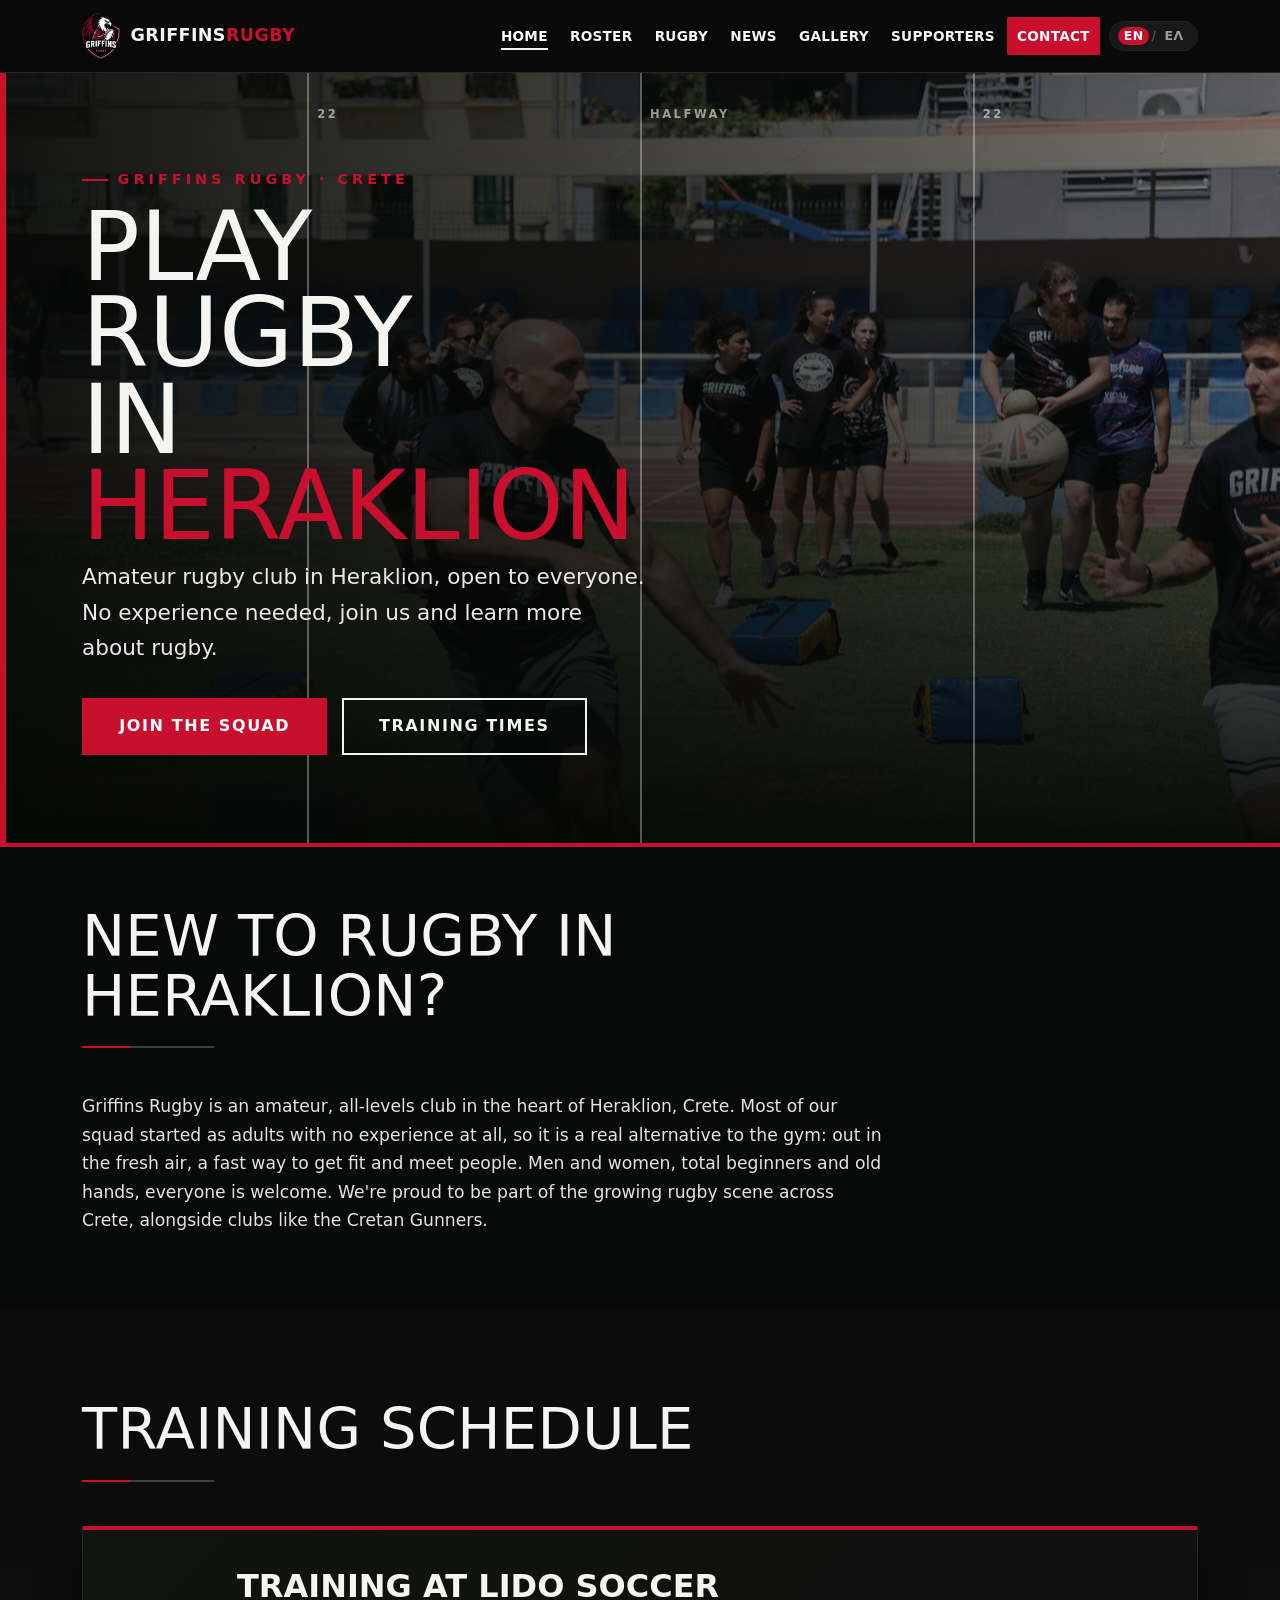
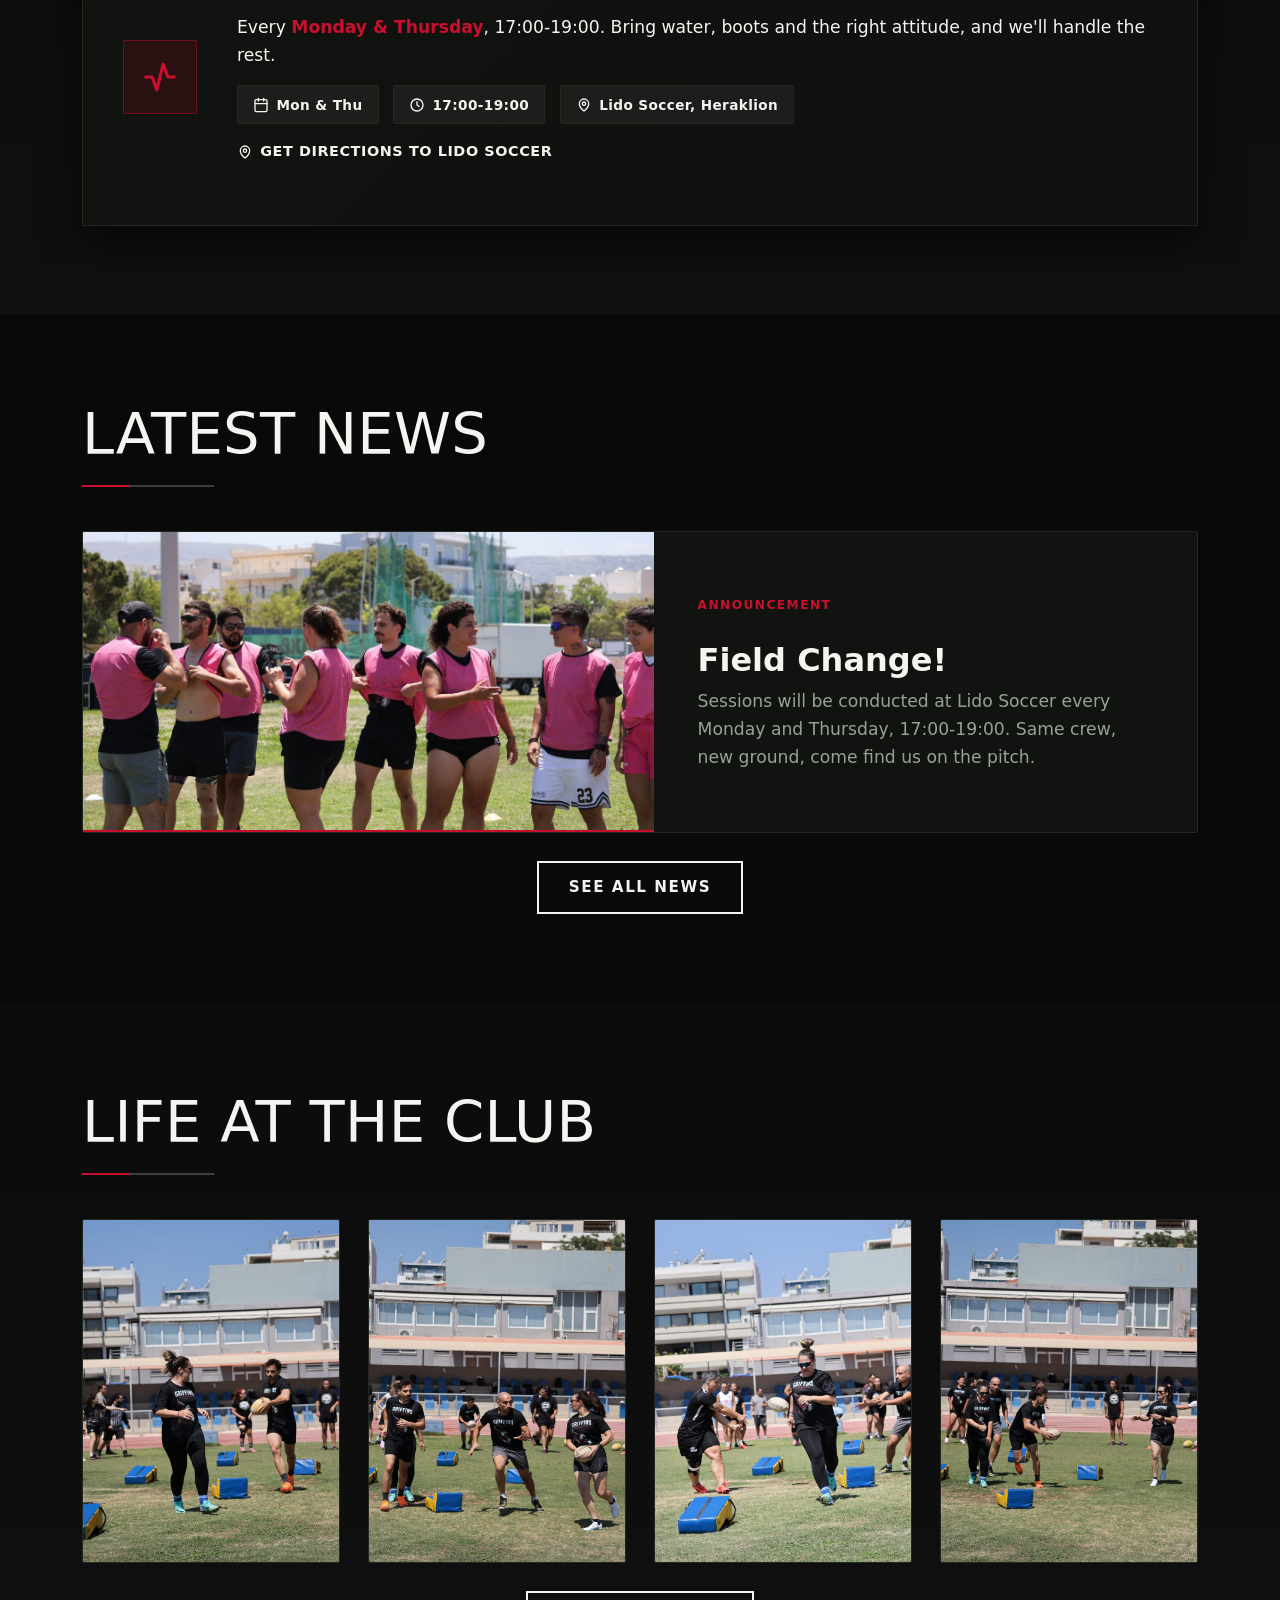
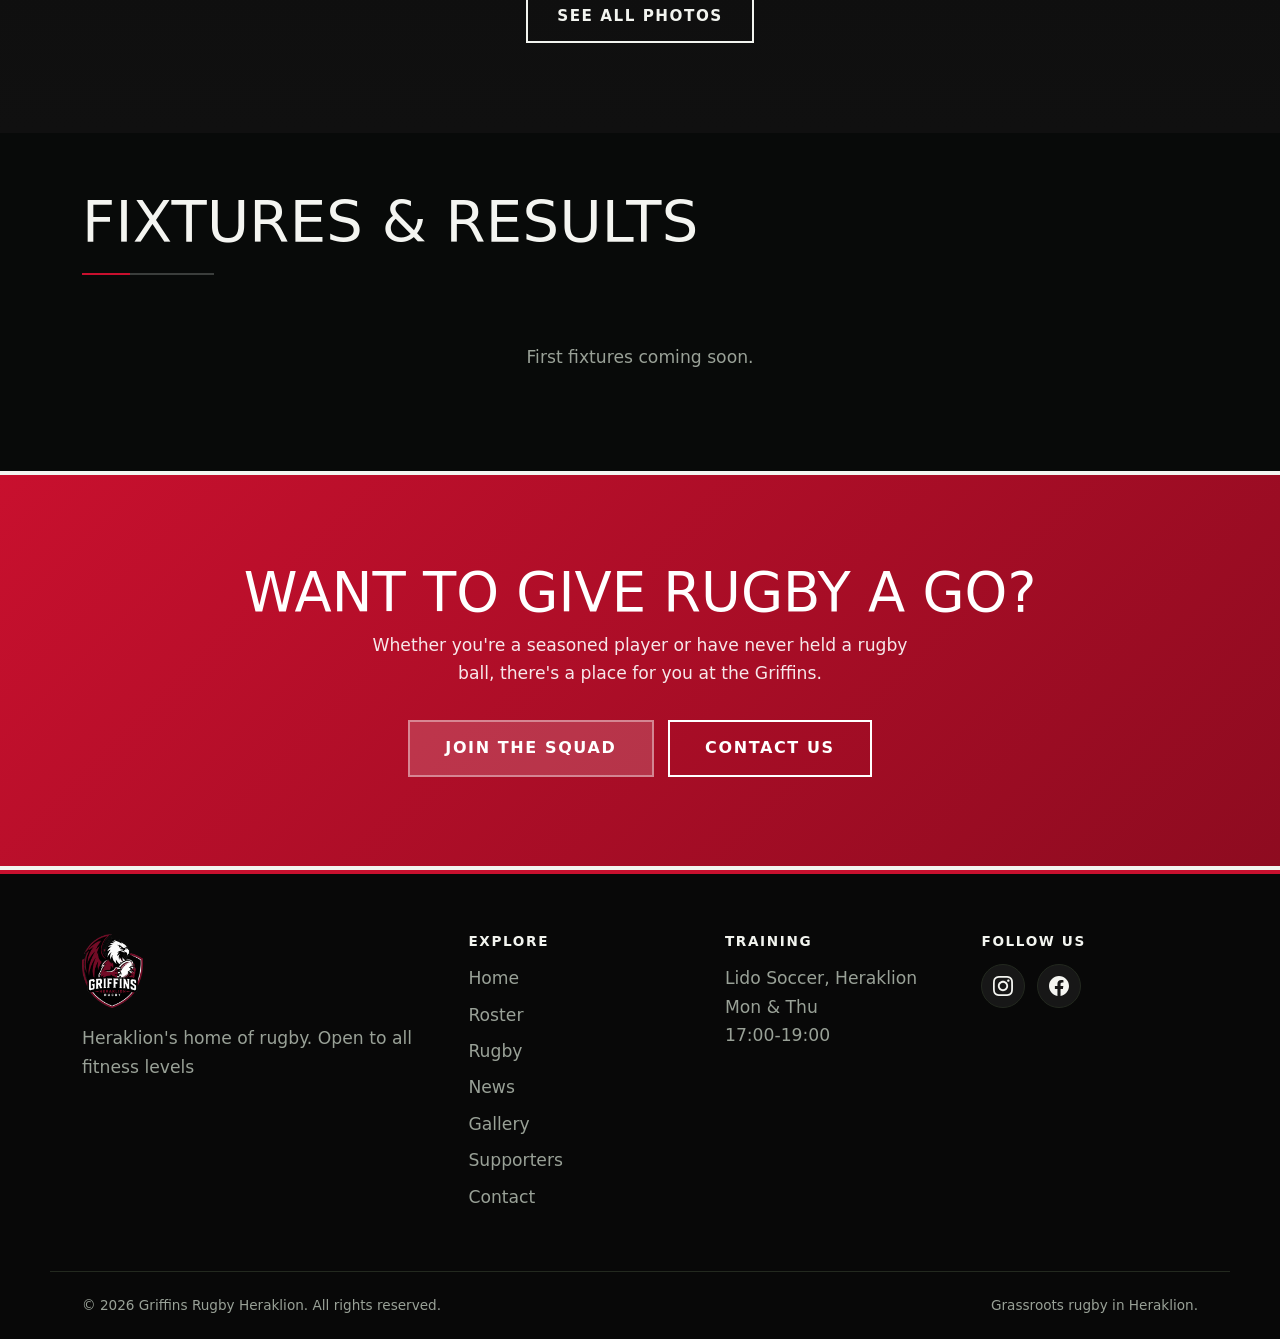
==== index.html @ f31e17b4 "Copy: friendlier grassroots tone, drop poetic kickers - Hero tagline, homepage CTA heading, and foot" ====
<!DOCTYPE html>
<html lang="en" data-lang="en">
<head>
  <meta charset="UTF-8">
  <meta http-equiv="Content-Security-Policy" content="default-src 'self'; base-uri 'self'; object-src 'none'; img-src 'self' data:; font-src 'self' https://fonts.gstatic.com; style-src 'self' 'unsafe-inline' https://fonts.googleapis.com; script-src 'self' 'sha256-ucwOXZMJJC+blvWwjKxGPltHiUb5GKq7xsNi0KFqbQ4=' 'sha256-P0dMqJJkQjWywfI69qr9PB+QqtKpPIZlC3PXYBP0T94='; frame-src https://docs.google.com; connect-src 'self'; form-action 'self'; upgrade-insecure-requests">
  <meta name="viewport" content="width=device-width, initial-scale=1.0">
  <meta name="theme-color" content="#080A09">
  <!-- Set the saved/preferred language before render to avoid a flash -->
  <script>(function(){try{var l=localStorage.getItem('griffins-lang');if(!l){l=(navigator.language||'en').toLowerCase().indexOf('el')===0?'el':'en';}document.documentElement.setAttribute('data-lang',l);document.documentElement.setAttribute('lang',l);}catch(e){document.documentElement.setAttribute('data-lang','en');}})();</script>
  <title>Griffins Rugby Heraklion | Play Rugby in Crete, All Levels Welcome</title>
  <meta name="description" content="Play rugby in Heraklion, Crete. Griffins Rugby is an amateur, all-levels club, no experience needed and adults welcome. Train at Lido Soccer, Mon & Thu. Ράγκμπι στο Ηράκλειο για αρχάριους, όλα τα επίπεδα ευπρόσδεκτα.">
  <meta name="keywords" content="rugby Heraklion, rugby Crete, Griffins Rugby, play rugby Heraklion, beginner rugby, amateur rugby club, ράγκμπι Ηράκλειο, ράγκμπι Κρήτη">
  <link rel="canonical" href="https://griffinsrugby.gr/">
  <link rel="icon" type="image/png" href="images/favicon.png">
  <link rel="apple-touch-icon" href="images/apple-touch-icon.png">

  <!-- Open Graph / social sharing -->
  <meta property="og:type" content="website">
  <meta property="og:site_name" content="Griffins Rugby Heraklion">
  <meta property="og:title" content="Griffins Rugby Heraklion">
  <meta property="og:description" content="Heraklion's home of rugby. Training at Lido Soccer every Monday & Thursday, 17:00-19:00. Open to all fitness levels.">
  <meta property="og:url" content="https://griffinsrugby.gr/">
  <meta property="og:image" content="https://griffinsrugby.gr/images/og-image.jpg">
  <meta property="og:image:width" content="1200">
  <meta property="og:image:height" content="630">
  <meta property="og:image:alt" content="Griffins Rugby players training in Heraklion">
  <meta name="twitter:card" content="summary_large_image">
  <meta name="twitter:title" content="Griffins Rugby Heraklion">
  <meta name="twitter:description" content="Heraklion's home of rugby. Training every Monday & Thursday at Lido Soccer. Open to all fitness levels.">
  <meta name="twitter:image" content="https://griffinsrugby.gr/images/og-image.jpg">

  <link rel="preconnect" href="https://fonts.googleapis.com">
  <link rel="preconnect" href="https://fonts.gstatic.com" crossorigin>
  <link href="https://fonts.googleapis.com/css2?family=Anton&family=Saira+Condensed:wght@500;600;700&family=IBM+Plex+Sans:wght@400;500;600;700&family=Roboto+Condensed:wght@400;700;900&display=swap" rel="stylesheet">
  <link rel="stylesheet" href="style.css?v=20260712a">

  <!-- Bilingual locale hints + preload the hero image (LCP) -->
  <meta property="og:locale" content="el_GR">
  <meta property="og:locale:alternate" content="en_US">
  <link rel="preload" as="image" href="images/img_8894.jpg" fetchpriority="high">

  <!-- Structured data: tells search engines this is a rugby club in Heraklion, Crete -->
  <script type="application/ld+json">
  {
    "@context": "https://schema.org",
    "@type": "SportsClub",
    "name": "Griffins Rugby Heraklion",
    "alternateName": ["Griffins Rugby", "Griffins Heraklion Rugby", "Ράγκμπι Ηράκλειο"],
    "sport": "Rugby",
    "url": "https://griffinsrugby.gr/",
    "logo": "https://griffinsrugby.gr/images/logo.png",
    "image": "https://griffinsrugby.gr/images/og-image.jpg",
    "description": "Rugby club based in Heraklion, Crete, Greece. Training at Lido Soccer every Monday and Thursday, 17:00-19:00. Open to all levels.",
    "address": {
      "@type": "PostalAddress",
      "addressLocality": "Heraklion",
      "addressRegion": "Crete",
      "addressCountry": "GR"
    },
    "areaServed": "Heraklion, Crete, Greece",
    "slogan": "Heraklion's home of rugby. All levels welcome, no experience needed.",
    "keywords": "rugby Heraklion, play rugby in Crete, beginner rugby, amateur rugby club, adult team sport, rugby training Heraklion, join a rugby club near me",
    "knowsAbout": ["Rugby Union", "Rugby training", "Amateur rugby", "Team sport for beginners", "Adult recreational sport"],
    "memberOf": { "@type": "SportsOrganization", "name": "Cretan rugby community" },
    "sameAs": [
      "https://www.instagram.com/griffins_heraklion_rugby/",
      "https://www.facebook.com/heraklion.rugby/"
    ]
  }
  </script>
</head>
<body data-page="/">

  <a class="skip-link" href="#main"><span data-lang-en>Skip to content</span><span data-lang-el>Μετάβαση στο περιεχόμενο</span></a>

  <!-- Header is injected from partials.js (single source). No-JS gets the fallback nav below. -->
  <div id="site-header-mount">
    <noscript>
      <header class="site-header">
        <nav class="nav container" aria-label="Primary">
          <a class="brand" href="/"><span class="brand-text">Griffins<strong>Rugby</strong></span></a>
          <ul class="nav-menu">
            <li><a href="/"><span data-lang-en>Home</span><span data-lang-el>Αρχική</span></a></li>
            <li><a href="/roster"><span data-lang-en>Roster</span><span data-lang-el>Ομάδα</span></a></li>
            <li><a href="/rugby"><span data-lang-en>Rugby</span><span data-lang-el>Το Ράγκμπι</span></a></li>
            <li><a href="/news"><span data-lang-en>News</span><span data-lang-el>Νέα</span></a></li>
            <li><a href="/gallery"><span data-lang-en>Gallery</span><span data-lang-el>Φωτογραφίες</span></a></li>
            <li><a href="/supporters"><span data-lang-en>Supporters</span><span data-lang-el>Υποστηρικτές</span></a></li>
            <li><a href="/contact" class="nav-cta"><span data-lang-en>Contact</span><span data-lang-el>Επικοινωνία</span></a></li>
          </ul>
        </nav>
      </header>
    </noscript>
  </div>

  <main class="page-main" id="main">

    <!-- ===================== HERO ===================== -->
    <!-- Single-column hero: eyebrow, Anton headline, lead, CTAs over a floodlit action shot. -->
    <section class="hero">
      <div class="hero-pitch" aria-hidden="true">
        <span class="pitch-line pitch-line--22 is-left"><i>22</i></span>
        <span class="pitch-line pitch-line--halfway"><i>HALFWAY</i></span>
        <span class="pitch-line pitch-line--22 is-right"><i>22</i></span>
      </div>
      <div class="container hero-inner">
        <div class="hero-lead-col">
          <p class="eyebrow eyebrow--hero"><span data-lang-en>Griffins Rugby · Crete</span><span data-lang-el>Griffins Rugby · Κρήτη</span></p>
          <h1>
            <span data-lang-en>Play rugby<br>in <span class="stroke">Heraklion</span></span>
            <span data-lang-el>Παίξε ράγκμπι<br>στο <span class="stroke">Ηράκλειο</span></span>
          </h1>
          <p class="lead">
            <span data-lang-en>Amateur rugby club in Heraklion, open to everyone. No experience needed, join us and learn more about rugby.</span>
            <span data-lang-el>Ερασιτεχνική ομάδα ράγκμπι στο Ηράκλειο, ανοιχτή σε όλους. Δεν χρειάζεται εμπειρία, έλα μαζί μας να γνωρίσεις το ράγκμπι.</span>
          </p>
          <div class="hero-actions">
            <a class="btn btn-primary btn-lg" href="https://docs.google.com/forms/d/e/1FAIpQLScpyUcZMkD7INLIcd80IRTE0Co-L3POAtTiTUV5bxaY_0U0DQ/viewform?usp=send_form" target="_blank" rel="noopener noreferrer"><span data-lang-en>Join the squad</span><span data-lang-el>Έλα στην ομάδα</span></a>
            <a class="btn btn-outline btn-lg" href="#training"><span data-lang-en>Training times</span><span data-lang-el>Ώρες προπόνησης</span></a>
          </div>
        </div>
      </div>
    </section>

    <!-- ===================== NEW TO RUGBY (intro) ===================== -->
    <section class="section section--tight">
      <div class="container">
        <div class="section-head">
          <h2 class="section-title"><span data-lang-en>New to Rugby in Heraklion?</span><span data-lang-el>Καινούριος στο Ράγκμπι στο Ηράκλειο;</span></h2>
          <div class="title-rule"></div>
        </div>
        <article class="article">
          <p><span data-lang-en>Griffins Rugby is an amateur, all-levels club in the heart of Heraklion, Crete. Most of our squad started as adults with no experience at all, so it is a real alternative to the gym: out in the fresh air, a fast way to get fit and meet people. Men and women, total beginners and old hands, everyone is welcome. We're proud to be part of the growing rugby scene across Crete, alongside clubs like the Cretan Gunners.</span><span data-lang-el>Οι Griffins είναι ένας ερασιτεχνικός σύλλογος ράγκμπι για όλα τα επίπεδα, στην καρδιά του Ηρακλείου, στην Κρήτη. Οι περισσότεροι ξεκινήσαμε ως ενήλικες χωρίς καμία εμπειρία, μια πραγματική εναλλακτική στο γυμναστήριο: στον καθαρό αέρα, ένας γρήγορος τρόπος να γυμναστείς και να γνωρίσεις κόσμο. Άντρες και γυναίκες, εντελώς αρχάριοι και έμπειροι, όλοι είναι ευπρόσδεκτοι. Είμαστε περήφανοι που είμαστε κομμάτι του ράγκμπι που μεγαλώνει σε όλη την Κρήτη, μαζί με ομάδες όπως οι Cretan Gunners.</span></p>
        </article>
      </div>
    </section>

    <!-- ===================== TRAINING ===================== -->
    <section id="training" class="section section--alt">
      <div class="container">
        <div class="section-head">
          <h2 class="section-title"><span data-lang-en>Training Schedule</span><span data-lang-el>Πρόγραμμα Προπονήσεων</span></h2>
          <div class="title-rule"></div>
        </div>

        <div class="training-card">
          <div class="training-icon">
            <svg viewBox="0 0 24 24" fill="none" stroke="currentColor" stroke-width="2" stroke-linecap="round" stroke-linejoin="round" aria-hidden="true"><path d="M3 12h4l3 8 4-16 3 8h4"/></svg>
          </div>
          <div>
            <h3><span data-lang-en>Training at <span class="js-venue">Lido Soccer</span></span><span data-lang-el>Προπόνηση στο <span class="js-venue">Lido Soccer</span></span></h3>
            <p>
              <span data-lang-en>Every <strong class="text-accent js-daysLong">Monday &amp; Thursday</strong>, <span class="js-time">17:00-19:00</span>. Bring water, boots and the right attitude, and we'll handle the rest.</span>
              <span data-lang-el>Κάθε <strong class="text-accent js-daysLong">Δευτέρα &amp; Πέμπτη</strong>, <span class="js-time">17:00-19:00</span>. Φέρε νερό, παπούτσια και διάθεση, και τα υπόλοιπα τα αναλαμβάνουμε εμείς.</span>
            </p>
            <div class="training-meta">
              <span class="training-pill">
                <svg viewBox="0 0 24 24" width="16" height="16" fill="none" stroke="currentColor" stroke-width="2" stroke-linecap="round" stroke-linejoin="round" aria-hidden="true"><rect x="3" y="4" width="18" height="18" rx="2"/><path d="M16 2v4M8 2v4M3 10h18"/></svg>
                <strong><span data-lang-en class="js-daysShort">Mon &amp; Thu</span><span data-lang-el class="js-daysShort">Δευτ &amp; Πέμ</span></strong>
              </span>
              <span class="training-pill">
                <svg viewBox="0 0 24 24" width="16" height="16" fill="none" stroke="currentColor" stroke-width="2" stroke-linecap="round" stroke-linejoin="round" aria-hidden="true"><circle cx="12" cy="12" r="9"/><path d="M12 7v5l3 2"/></svg>
                <strong class="js-time">17:00-19:00</strong>
              </span>
              <span class="training-pill">
                <svg viewBox="0 0 24 24" width="16" height="16" fill="none" stroke="currentColor" stroke-width="2" stroke-linecap="round" stroke-linejoin="round" aria-hidden="true"><path d="M12 21s7-5.5 7-11a7 7 0 1 0-14 0c0 5.5 7 11 7 11Z"/><circle cx="12" cy="10" r="2.5"/></svg>
                <span data-lang-en><span class="js-venue">Lido Soccer</span>, <span class="js-area">Heraklion</span></span><span data-lang-el><span class="js-venue">Lido Soccer</span>, <span class="js-area">Ηράκλειο</span></span>
              </span>
            </div>
            <p class="training-directions">
              <a class="map-link js-maps" href="https://maps.app.goo.gl/PoLZoSypu89XtTer9" target="_blank" rel="noopener noreferrer">
                <svg viewBox="0 0 24 24" width="16" height="16" fill="none" stroke="currentColor" stroke-width="2" stroke-linecap="round" stroke-linejoin="round" aria-hidden="true"><path d="M12 21s7-5.5 7-11a7 7 0 1 0-14 0c0 5.5 7 11 7 11Z"/><circle cx="12" cy="10" r="2.5"/></svg>
                <span data-lang-en>Get directions to <span class="js-venue">Lido Soccer</span></span><span data-lang-el>Οδηγίες προς το <span class="js-venue">Lido Soccer</span></span>
              </a>
            </p>
          </div>
        </div>
      </div>
    </section>

    <!-- ===================== LATEST NEWS ===================== -->
    <section class="section">
      <div class="container">
        <div class="section-head">
          <h2 class="section-title"><span data-lang-en>Latest News</span><span data-lang-el>Τελευταία Νέα</span></h2>
          <div class="title-rule"></div>
        </div>

        <!-- Latest item is injected by render-news.js (the first item in data/news.json). -->
        <div class="card-grid" id="home-news"></div>
        <div style="text-align:center;margin-top:1.75rem;">
          <a class="btn btn-outline" href="/news"><span data-lang-en>See all news</span><span data-lang-el>Όλα τα νέα</span></a>
        </div>
      </div>
    </section>

    <!-- ===================== GALLERY ===================== -->
    <section class="section section--alt">
      <div class="container">
        <div class="section-head">
          <h2 class="section-title"><span data-lang-en>Life at the Club</span><span data-lang-el>Η Ζωή στον Σύλλογο</span></h2>
          <div class="title-rule"></div>
        </div>
        <!-- Home shows the first 4 photos (data-limit); the rest live on gallery.html. -->
        <div class="gallery-grid" id="gallery-grid" data-limit="4"></div>
        <div style="text-align:center;margin-top:1.75rem;">
          <a class="btn btn-outline" href="/gallery"><span data-lang-en>See all photos</span><span data-lang-el>Όλες οι φωτογραφίες</span></a>
        </div>
      </div>
    </section>

    <!-- ===================== FIXTURES & RESULTS ===================== -->
    <section class="section section--tight">
      <div class="container">
        <div class="section-head">
          <h2 class="section-title"><span data-lang-en>Fixtures &amp; Results</span><span data-lang-el>Αγώνες &amp; Αποτελέσματα</span></h2>
          <div class="title-rule"></div>
        </div>
        <!-- Match cards are injected by render-fixtures.js from data/fixtures.json. -->
        <div class="fixtures-grid" id="fixtures-grid"></div>
      </div>
    </section>

    <!-- ===================== CTA BAND ===================== -->
    <section class="section cta-band">
      <div class="container">
        <h2><span data-lang-en>Want to give rugby a go?</span><span data-lang-el>Θες να δοκιμάσεις ράγκμπι;</span></h2>
        <p><span data-lang-en>Whether you're a seasoned player or have never held a rugby ball, there's a place for you at the Griffins.</span><span data-lang-el>Είτε είσαι έμπειρος παίκτης είτε δεν έχεις κρατήσει ποτέ μπάλα του ράγκμπι, υπάρχει θέση για σένα στους Griffins.</span></p>
        <div class="cta-actions">
          <a class="btn btn-ghost btn-lg" href="https://docs.google.com/forms/d/e/1FAIpQLScpyUcZMkD7INLIcd80IRTE0Co-L3POAtTiTUV5bxaY_0U0DQ/viewform?usp=send_form" target="_blank" rel="noopener noreferrer"><span data-lang-en>Join the squad</span><span data-lang-el>Έλα στην ομάδα</span></a>
          <a class="btn btn-outline btn-lg" href="/contact"><span data-lang-en>Contact us</span><span data-lang-el>Επικοινώνησε μαζί μας</span></a>
        </div>
      </div>
    </section>

  </main>

  <!-- Footer is injected from partials.js (single source). -->
  <div id="site-footer-mount"></div>

  <script src="partials.js?v=20260712a" defer></script>
  <script src="render-news.js" defer></script>
  <script src="render-gallery.js" defer></script>
  <script src="render-fixtures.js" defer></script>
  <script src="enhance.js" defer></script>
  <script src="render-settings.js" defer></script>
  <script src="lang.js" defer></script>
</body>
</html>
---- style.css ----
/* =====================================================================
   GRIFFINS RUGBY — Heraklion
   Unified stylesheet for the whole site.
   Theme: "The Pitch" — floodlit black & crimson, chalk-white lines (raw/athletic)
   Fonts: Anton (display) + Saira Condensed (utility) + IBM Plex Sans (body)
   ===================================================================== */

/* ---------- Design tokens ---------- */
:root {
  --bg:          #080A09;  /* page ground (floodlit pitch at night) */
  --bg-elev:     #10130F;  /* cards / elevated panels      */
  --bg-elev-2:   #181C16;  /* hover / nested panels        */
  --primary:     #C8102E;  /* crimson (sacred team mark)   */
  --primary-dark:#8E0B20;  /* crimson pressed              */
  --accent:      #F2F4EF;  /* chalk (the new line accent, replaces gold) */
  --grass:       #1C2A1E;  /* faint pitch-marking green     */
  --text:        #F4F5F1;  /* main text                    */
  --muted:       #99A197;  /* secondary text (cold grey)   */
  --border:      #23291F;  /* hairline borders (cold)      */

  --maxw: 1180px;
  --radius: 2px;
  --gap: clamp(1rem, 2.5vw, 1.75rem);
  --header-h: 72px;

  /* Anton = brutal condensed display, used with restraint on the biggest hits.
     Saira Condensed = scoreboard/teamsheet utility. IBM Plex Sans = body. */
  --ff-display: "Anton", "Saira Condensed", system-ui, sans-serif;
  --ff-head:    "Saira Condensed", system-ui, sans-serif;
  --ff-body:    "IBM Plex Sans", system-ui, sans-serif;

  --shadow: 0 18px 40px rgba(0,0,0,.55);
  --ease: cubic-bezier(.2,.7,.3,1);
  --ease-out: cubic-bezier(.23,1,.32,1); /* strong ease-out for snappy UI feedback */
}

/* ---------- Reset & base ---------- */
*, *::before, *::after { box-sizing: border-box; }

html {
  scroll-behavior: smooth;
  scroll-padding-top: calc(var(--header-h) + 12px);
  -webkit-text-size-adjust: 100%;
}

body {
  margin: 0;
  font-family: var(--ff-body);
  color: var(--text);
  background: var(--bg);
  line-height: 1.65;
  font-size: clamp(1rem, 0.96rem + 0.2vw, 1.075rem);
  overflow-x: hidden;
}

h1, h2, h3, h4 {
  font-family: var(--ff-head);
  font-weight: 700;
  line-height: 1.04;
  margin: 0 0 .6rem;
  letter-spacing: 0;
}

p { margin: 0 0 1rem; }
a { color: var(--primary); text-decoration: none; transition: color .2s var(--ease); }
a:hover { color: var(--accent); }
img { max-width: 100%; display: block; }
ul { margin: 0; padding: 0; }

::selection { background: var(--primary); color: #fff; }

:focus-visible {
  outline: 3px solid var(--accent);
  outline-offset: 2px;
  border-radius: 2px;
}

/* ---------- Layout helpers ---------- */
.container {
  width: 100%;
  max-width: var(--maxw);
  margin-inline: auto;
  padding-inline: clamp(1.1rem, 4vw, 2rem);
}

.section { padding-block: clamp(3.25rem, 7vw, 6rem); }
.section--tight { padding-block: clamp(2.25rem, 5vw, 3.75rem); }
.section--alt { background: linear-gradient(180deg, #0b0b0b, #101010); }

.section-head { max-width: 60ch; margin-bottom: clamp(1.75rem, 4vw, 2.75rem); }
.section-head--center { margin-inline: auto; text-align: center; }

.eyebrow {
  display: inline-flex;
  align-items: center;
  gap: .6rem;
  font-family: var(--ff-head);
  font-weight: 700;
  text-transform: uppercase;
  letter-spacing: 0.28em;
  font-size: .8rem;
  color: var(--primary);
  margin-bottom: .75rem;
}
.eyebrow::before {
  content: "";
  width: 26px; height: 2px;
  background: var(--primary);
  flex: 0 0 auto;
}
.section-head--center .eyebrow { justify-content: center; }

.section-title {
  font-family: var(--ff-display);
  font-weight: 400;
  text-transform: uppercase;
  letter-spacing: 0.005em;
  font-size: clamp(2.1rem, 5.4vw, 3.6rem);
}

.section-head p { color: var(--muted); margin-bottom: 0; }
.section-head--center .title-rule { margin-inline: auto; }

/* Pitch line: a chalk rule led by a crimson segment (no skew gimmick) */
.title-rule {
  position: relative;
  width: 132px;
  height: 2px;
  background: rgba(242,244,239,.22);
  margin-top: 1.25rem;
}
.title-rule::before {
  content: "";
  position: absolute;
  left: 0; top: 0;
  width: 48px; height: 2px;
  background: var(--primary);
}

.lead { font-size: clamp(1.1rem, 1rem + 0.6vw, 1.35rem); color: #e9e9e9; }
.text-accent { color: var(--primary); font-weight: 700; }

/* ---------- Buttons ---------- */
.btn {
  --btn-bg: var(--primary);
  display: inline-flex;
  align-items: center;
  gap: .55rem;
  font-family: var(--ff-head);
  font-weight: 700;
  text-transform: uppercase;
  letter-spacing: 0.1em;
  font-size: .95rem;
  line-height: 1;
  padding: 1.05rem 1.85rem;
  border: 2px solid transparent;
  border-radius: 0;
  cursor: pointer;
  transition: transform .16s var(--ease-out), background .2s var(--ease),
              color .2s var(--ease), box-shadow .2s var(--ease);
}
/* Hover lift only on real pointers (no false-fire on touch tap) */
@media (hover: hover) and (pointer: fine) {
  .btn:hover { transform: translateY(-2px); }
}
/* Press feedback: nothing in the real world reacts without acknowledgement */
.btn:active { transform: scale(.97); }

.btn-primary { background: var(--primary); color: #fff; }
.btn-primary:hover { background: var(--primary-dark); color: #fff; box-shadow: 0 0 0 2px var(--primary), 0 14px 28px rgba(200,16,46,.4); }

.btn-outline { background: transparent; border-color: var(--accent); color: var(--accent); }
.btn-outline:hover { background: var(--accent); color: var(--bg); }

.btn-ghost { background: rgba(255,255,255,.06); border-color: var(--border); color: var(--text); }
.btn-ghost:hover { background: rgba(255,255,255,.12); color: #fff; }

.btn-lg { padding: 1.15rem 2.2rem; font-size: 1rem; }

/* ---------- Header / Navigation ---------- */
.site-header {
  position: sticky;
  top: 0;
  z-index: 50;
  background: rgba(10,10,10,.85);
  backdrop-filter: blur(10px);
  border-bottom: 1px solid var(--border);
}

.nav {
  display: flex;
  align-items: center;
  justify-content: space-between;
  min-height: var(--header-h);
  gap: .6rem;
}

/* Brand / crest */
.brand { display: inline-flex; align-items: center; gap: .65rem; color: var(--text); margin-right: auto; }
.brand:hover { color: var(--text); }
.brand-logo { height: 46px; width: auto; display: block; }
.footer-logo { height: 74px; width: auto; margin-bottom: 1rem; }

.brand-text {
  font-family: var(--ff-head);
  font-weight: 800;
  text-transform: uppercase;
  letter-spacing: 0.02em;
  font-size: 1.1rem;
}
.brand-text strong { color: var(--primary); font-weight: 900; }

/* Menu */
.nav-menu { display: flex; align-items: center; gap: .15rem; list-style: none; }
.nav-menu a {
  display: inline-block;
  font-family: var(--ff-head);
  font-weight: 700;
  text-transform: uppercase;
  letter-spacing: 0.02em;
  font-size: .85rem;
  color: var(--text);
  padding: .5rem .62rem;
  border-radius: var(--radius);
  position: relative;
}
.nav-menu a::after {
  content: "";
  position: absolute;
  left: .62rem; right: .62rem; bottom: .32rem;
  height: 2px;
  background: var(--primary);
  transform: scaleX(0);
  transform-origin: left;
  transition: transform .25s var(--ease);
}
.nav-menu a:hover { color: #fff; }
.nav-menu a:hover::after { transform: scaleX(1); }
.nav-menu a.active { color: #fff; }
.nav-menu a.active::after { transform: scaleX(1); background: var(--accent); }

.nav-cta {
  background: var(--primary);
  color: #fff !important;
}
.nav-cta::after { display: none; }
.nav-cta:hover { background: var(--primary-dark); }

/* Mobile toggle (pure CSS checkbox hack) */
.nav-toggle { display: none; }
.nav-toggle-label {
  display: none;
  position: relative;
  width: 30px; height: 22px;
  cursor: pointer;
  z-index: 60;
}
.nav-toggle-label span {
  position: absolute;
  left: 0; right: 0;
  height: 3px;
  background: var(--text);
  border-radius: 2px;
  transition: transform .3s var(--ease), opacity .2s var(--ease), top .3s var(--ease);
}
.nav-toggle-label span:nth-child(1) { top: 0; }
.nav-toggle-label span:nth-child(2) { top: 9px; }
.nav-toggle-label span:nth-child(3) { top: 18px; }

/* ---------- Hero (the signature: a floodlit pitch) ---------- */
.hero {
  position: relative;
  /* Darkened action shot reads as a floodlit ground at night.
     Swap 'images/img_8894.jpg' for any landscape action shot. */
  background-color: #060806;
  background-image:
    linear-gradient(96deg, rgba(6,8,6,.94) 0%, rgba(6,8,6,.74) 44%, rgba(6,8,6,.42) 100%),
    linear-gradient(0deg, rgba(6,8,6,.95), rgba(6,8,6,.08) 64%),
    url('images/img_8894.jpg');
  background-size: cover;
  background-position: center 28%;
  background-repeat: no-repeat;
  border-bottom: 4px solid var(--primary); /* try line */
  overflow: hidden;
}
/* Crimson touchline down the left edge, drawn on at load */
.hero::before {
  content: "";
  position: absolute;
  left: 0; top: 0; bottom: 0;
  width: 6px;
  background: var(--primary);
  z-index: 2;
  transform: scaleY(0);
  transform-origin: top;
  animation: drawY .7s var(--ease) .05s both;
}
/* Faint chalk pitch lines */
.hero-pitch { position: absolute; inset: 0; z-index: 1; pointer-events: none; }
.hero-pitch .pitch-line {
  position: absolute;
  top: 0; bottom: 0;
  width: 2px;
  background: rgba(242,244,239,.34);
  transform: scaleY(0);
  transform-origin: top;
  animation: drawY .9s var(--ease) both;
}
.hero-pitch .pitch-line i {
  position: absolute;
  top: clamp(1rem, 3vw, 2rem);
  left: 10px;
  font-family: var(--ff-head);
  font-style: normal;
  font-weight: 600;
  font-size: .72rem;
  letter-spacing: .22em;
  color: rgba(242,244,239,.6);
}
/* Symmetric pitch: 22 · halfway · 22 */
.pitch-line--halfway { left: 50%; background: rgba(242,244,239,.45); animation-delay: .28s; }
.pitch-line--22.is-left  { left: 24%; animation-delay: .42s; }
.pitch-line--22.is-right { left: 76%; animation-delay: .54s; }
/* On phones the chalk lines crowd the hero, so drop them entirely */
@media (max-width: 720px) { .hero-pitch { display: none; } }

.hero-inner {
  position: relative;
  z-index: 3;
  display: grid;
  grid-template-columns: 1fr;
  gap: clamp(2rem, 5vw, 3.5rem);
  align-items: center;
  min-height: clamp(460px, 74vh, 680px);
  padding-block: clamp(3rem, 8vw, 5.5rem);
}
.hero-lead-col { max-width: 52ch; }

.hero-lead-col > * { animation: riseIn .6s var(--ease) both; }
.hero-lead-col > *:nth-child(1) { animation-delay: .16s; }
.hero-lead-col > *:nth-child(2) { animation-delay: .26s; }
.hero-lead-col > *:nth-child(3) { animation-delay: .36s; }
.hero-lead-col > *:nth-child(4) { animation-delay: .46s; }

.hero h1 {
  font-family: var(--ff-display);
  font-weight: 400;
  text-transform: uppercase;
  font-size: clamp(3rem, 8.5vw, 6rem); /* 6rem ceiling: loud, not shouting */
  letter-spacing: 0;
  line-height: .9;
}
.hero h1 .stroke { color: var(--primary); }
.hero .lead { margin-top: .4rem; margin-bottom: 2rem; max-width: 46ch; }
.hero-actions { display: flex; flex-wrap: wrap; gap: .9rem; }
/* Hero eyebrow bumped to >=14px so crimson clears AA large-text 3:1 on near-black */
.eyebrow--hero { font-size: .9rem; }

@keyframes drawY { from { transform: scaleY(0); } to { transform: scaleY(1); } }
@keyframes riseIn { from { opacity: 0; transform: translateY(20px); } to { opacity: 1; transform: none; } }

/* ---------- Training schedule ---------- */
.training-card {
  position: relative;
  display: grid;
  grid-template-columns: auto 1fr;
  align-items: center;
  gap: clamp(1.25rem, 4vw, 2.5rem);
  background: linear-gradient(135deg, var(--bg-elev), #101010);
  border: 1px solid var(--border);
  border-top: 4px solid var(--primary); /* crimson touchline (was a side-stripe) */
  border-radius: var(--radius);
  padding: clamp(1.5rem, 4vw, 2.5rem);
  box-shadow: var(--shadow);
}
.training-icon {
  display: grid;
  place-items: center;
  width: 74px; height: 74px;
  border-radius: var(--radius);
  background: rgba(200,16,46,.14);
  border: 1px solid rgba(200,16,46,.45);
  color: var(--primary);
}
.training-icon svg { width: 38px; height: 38px; }
.training-card h3 {
  font-size: clamp(1.4rem, 3vw, 2rem);
  text-transform: uppercase;
  font-weight: 800;
}
.training-meta { display: flex; flex-wrap: wrap; gap: .6rem .9rem; margin-top: .9rem; }
.training-pill {
  display: inline-flex;
  align-items: center;
  gap: .45rem;
  background: rgba(255,255,255,.05);
  border: 1px solid var(--border);
  border-radius: var(--radius);
  padding: .45rem .95rem;
  font-family: var(--ff-head);
  font-weight: 700;
  font-size: .85rem;
  letter-spacing: .03em;
}
.training-pill strong { color: var(--accent); }
.training-directions { margin-top: 1rem; }
.map-link {
  display: inline-flex; align-items: center; gap: .45rem;
  font-family: var(--ff-head); font-weight: 700; font-size: .9rem;
  text-transform: uppercase; letter-spacing: .04em;
  color: var(--accent);
  border-bottom: 1px solid transparent;
  transition: border-color .2s var(--ease), color .2s var(--ease);
}
.map-link:hover { color: #fff; border-bottom-color: var(--accent); }

/* ---------- News grid ---------- */
.card-grid {
  display: grid;
  grid-template-columns: repeat(auto-fill, minmax(280px, 1fr));
  gap: var(--gap);
}

.news-card {
  display: flex;
  flex-direction: column;
  background: var(--bg-elev);
  border: 1px solid var(--border);
  border-radius: var(--radius);
  overflow: hidden;
  transition: transform .25s var(--ease), border-color .25s var(--ease), box-shadow .25s var(--ease);
}
.news-card:hover {
  transform: translateY(-6px);
  border-color: var(--primary);
  box-shadow: var(--shadow);
}
.news-thumb {
  aspect-ratio: 16 / 9;
  background: linear-gradient(150deg, var(--grass), #0a0d0a 70%);
  border-bottom: 2px solid var(--primary);
  display: grid;
  place-items: center;
  color: rgba(242,244,239,.4);
}
.news-thumb svg { width: 46px; height: 46px; opacity: .8; }
.news-body { padding: 1.4rem 1.4rem 1.6rem; display: flex; flex-direction: column; flex: 1; }
.news-tagline {
  display: flex; align-items: center; gap: .6rem;
  font-family: var(--ff-head); font-size: .76rem; text-transform: uppercase;
  letter-spacing: .12em; margin-bottom: .6rem;
}
.news-cat { color: var(--primary); font-weight: 800; }
.news-date { color: var(--muted); }
.news-card h3 { font-size: 1.3rem; font-weight: 800; }
.news-card p { color: var(--muted); flex: 1; }
.read-more {
  font-family: var(--ff-head); font-weight: 800; text-transform: uppercase;
  letter-spacing: .05em; font-size: .85rem; color: var(--accent);
  display: inline-flex; align-items: center; gap: .4rem;
}
.read-more::after { content: "\2192"; transition: transform .2s var(--ease); }
.read-more:hover::after { transform: translateX(4px); }

/* ---------- Gallery ---------- */
.gallery-grid {
  display: grid;
  grid-template-columns: repeat(auto-fit, minmax(240px, 1fr));
  gap: var(--gap);
}
.gallery-item {
  margin: 0;
  position: relative;
  overflow: hidden;
  border-radius: var(--radius);
  border: 1px solid var(--border);
  aspect-ratio: 3 / 4;
}
.gallery-item img {
  width: 100%; height: 100%;
  object-fit: cover;
  transition: transform .45s var(--ease);
}
.gallery-item:hover img { transform: scale(1.07); }

/* ---------- Featured single news item ---------- */
.news-feature { grid-column: 1 / -1; }
@media (min-width: 720px) {
  .news-feature { display: grid; grid-template-columns: 1.05fr 1fr; align-items: stretch; }
  .news-feature .news-thumb { aspect-ratio: auto; height: 100%; min-height: 300px; }
  .news-feature .news-body { padding: clamp(1.75rem, 4vw, 2.75rem); justify-content: center; }
}
.news-feature .news-card h3, .news-feature h3 { font-size: clamp(1.5rem, 3vw, 2rem); }

/* ---------- CTA band ---------- */
.cta-band {
  background: linear-gradient(135deg, var(--primary), var(--primary-dark));
  border-block: 4px solid var(--accent); /* chalk try-line bands */
  text-align: center;
}
.cta-band h2 {
  color: #fff;
  font-family: var(--ff-display);
  font-weight: 400;
  text-transform: uppercase;
  font-size: clamp(2rem, 5.6vw, 3.4rem);
}
.cta-band p { color: rgba(255,255,255,.9); max-width: 52ch; margin-inline: auto; margin-bottom: 2rem; }
.cta-band .btn-outline { border-color: #fff; color: #fff; }
.cta-band .btn-outline:hover { background: #fff; color: var(--primary); }
.cta-band .btn-ghost { background: rgba(255,255,255,.16); color: #fff; border-color: rgba(255,255,255,.4); }
.cta-actions { display: flex; flex-wrap: wrap; gap: .9rem; justify-content: center; }

/* ---------- Page header (interior pages) ---------- */
.page-header {
  position: relative;
  background:
    linear-gradient(180deg, rgba(6,8,6,.82), rgba(6,8,6,.95)),
    radial-gradient(120% 140% at 85% 0%, rgba(200,16,46,.28), transparent 55%),
    url('images/img_9072.jpg');
  background-size: cover;
  background-position: center 38%;
  background-repeat: no-repeat;
  border-bottom: 4px solid var(--primary); /* try line */
  padding-block: clamp(2.75rem, 7vw, 4.75rem);
}
.page-header::before { /* crimson touchline, echoes the hero */
  content: "";
  position: absolute;
  left: 0; top: 0; bottom: 0;
  width: 6px;
  background: var(--primary);
}
.page-header h1 {
  font-family: var(--ff-display);
  font-weight: 400; text-transform: uppercase;
  letter-spacing: 0.005em;
  font-size: clamp(2.4rem, 7vw, 4.5rem);
}
.page-header p { color: var(--muted); max-width: 60ch; margin-bottom: 0; }

/* ---------- Roster ---------- */
.roster-grid {
  display: grid;
  grid-template-columns: repeat(auto-fill, minmax(220px, 1fr));
  gap: var(--gap);
}
/* Phones: 2-up squad sheet instead of one long single-file scroll */
@media (max-width: 560px) {
  .roster-grid { grid-template-columns: repeat(2, 1fr); gap: .6rem; }
}
.player-card {
  position: relative;
  background: var(--bg-elev);
  border: 1px solid var(--border);
  border-radius: var(--radius);
  overflow: hidden;
  transition: transform .25s var(--ease), border-color .25s var(--ease), box-shadow .25s var(--ease);
}
.player-card:hover {
  transform: translateY(-6px);
  border-color: var(--primary);
  box-shadow: var(--shadow);
}
.player-photo {
  aspect-ratio: 4 / 5;
  background-color: #161616;
  /* Swap this for: url('images/players/name.jpg') center/cover no-repeat; */
  background-image:
    linear-gradient(160deg, #202020, #121212),
    url("data:image/svg+xml,%3Csvg xmlns='http://www.w3.org/2000/svg' viewBox='0 0 24 24'%3E%3Cpath fill='%23ffffff' fill-opacity='0.10' d='M12 12a5 5 0 1 0-5-5 5 5 0 0 0 5 5Zm0 2c-4 0-9 2-9 6v2h18v-2c0-4-5-6-9-6Z'/%3E%3C/svg%3E");
  background-repeat: no-repeat, no-repeat;
  background-size: cover, 56%;
  background-position: center, center 62%;
}
.player-number {
  position: absolute;
  top: 0; left: 0;
  font-family: var(--ff-display); font-weight: 400; font-size: 1.4rem;
  line-height: 1;
  color: #fff; background: var(--primary);
  padding: .35rem .6rem .25rem;
}
.player-info { padding: 1.1rem 1.2rem 1.35rem; border-top: 3px solid var(--primary); }
.player-name { font-size: 1.25rem; font-weight: 800; text-transform: uppercase; }
.player-position {
  margin: 0;
  font-family: var(--ff-head); font-weight: 700; text-transform: uppercase;
  letter-spacing: .08em; font-size: .82rem; color: var(--accent);
}
.player-desc {
  margin: .55rem 0 0;
  font-size: .9rem; line-height: 1.45; color: var(--muted);
}

/* Crest placeholder for players without a photo yet */
.player-photo--logo {
  background-image: url('images/logo.png'), linear-gradient(160deg, #1f1f1f, #111);
  background-size: 58%, cover;
  background-position: center, center;
  background-repeat: no-repeat, no-repeat;
}

/* "You" / join card */
.player-card--join { display: block; color: inherit; text-decoration: none; }
.player-card--join:hover { color: inherit; }
.player-photo--join {
  background-image: linear-gradient(160deg, rgba(200,16,46,.32), #141414);
  background-size: cover;
  display: grid;
  place-items: center;
  transition: background .25s var(--ease);
}
.player-photo--join svg { width: 42%; height: 42%; color: var(--accent); }
.player-card--join:hover .player-photo--join { background-image: linear-gradient(160deg, rgba(200,16,46,.55), #141414); }
.player-card--join .player-info { border-top-color: var(--accent); }

/* ---------- Supporters ---------- */
.supporter-grid {
  display: grid;
  grid-template-columns: repeat(auto-fit, minmax(280px, 1fr));
  gap: var(--gap);
  max-width: 760px;
  margin-inline: auto;
}
.supporter-card {
  text-align: center;
  background: var(--bg-elev);
  border: 1px solid var(--border);
  border-top: 4px solid var(--primary);
  border-radius: var(--radius);
  padding: clamp(1.75rem, 4vw, 2.5rem);
}
.supporter-icon {
  display: grid; place-items: center;
  width: 66px; height: 66px;
  margin: 0 auto 1.1rem;
  border-radius: 50%;
  background: rgba(200,16,46,.14);
  color: var(--primary);
}
.supporter-icon svg { width: 32px; height: 32px; }
.supporter-card h3 { font-size: 1.4rem; text-transform: uppercase; margin-bottom: .15rem; }
.supporter-role {
  font-family: var(--ff-head); font-weight: 800; text-transform: uppercase;
  letter-spacing: .12em; font-size: .76rem; color: var(--accent);
  margin-bottom: 1rem;
}
.supporter-card p { color: #d6d6d6; margin: 0; font-style: italic; }

/* heart icon inside buttons */
.btn svg { flex: 0 0 auto; }

/* ---------- Article (history) ---------- */
.article { max-width: 74ch; margin-inline: 0; }
.article p { color: #e3e3e3; }
.article h2 {
  font-weight: 800; text-transform: uppercase;
  font-size: clamp(1.4rem, 3.4vw, 2rem);
  margin-top: 2.5rem;
}
/* crimson under-rule, echoing .title-rule (was a side-stripe) */
.article h2::after {
  content: "";
  display: block;
  width: 56px; height: 3px;
  margin-top: .55rem;
  background: var(--primary);
}
.article .lead { color: #fff; }
.article blockquote {
  margin: 2rem 0;
  padding: 1.4rem 1.75rem;
  background: var(--bg-elev);
  border: 1px solid var(--border); /* full hairline (was a side-stripe) */
  border-radius: var(--radius);
  font-style: italic;
  color: #f0f0f0;
}
/* leading crimson quote mark carries the accent instead of a left bar */
.article blockquote::before {
  content: "\201C";
  display: block;
  font-family: var(--ff-display);
  color: var(--primary);
  font-size: 2.6rem;
  line-height: .5;
  margin-bottom: .3rem;
}
.note {
  margin-top: 3rem;
  padding: 1rem 1.25rem;
  border: 1px dashed var(--border);
  border-radius: var(--radius);
  color: var(--muted);
  font-size: .92rem;
}

/* ---------- Rules ---------- */
.rules-grid {
  display: grid;
  grid-template-columns: repeat(auto-fit, minmax(300px, 1fr));
  gap: var(--gap);
  align-items: start;
}
.rule-panel {
  background: var(--bg-elev);
  border: 1px solid var(--border);
  border-top: 5px solid var(--primary);
  border-radius: var(--radius);
  padding: clamp(1.5rem, 4vw, 2.25rem);
}
.rule-panel h3 { font-weight: 900; text-transform: uppercase; font-size: clamp(1.5rem, 4vw, 2.1rem); }
.rule-panel .badge {
  display: inline-block;
  font-family: var(--ff-head); font-weight: 700; font-size: .76rem;
  text-transform: uppercase; letter-spacing: .12em;
  color: var(--accent);
  background: rgba(242,244,239,.08);
  border: 1px solid rgba(242,244,239,.28);
  padding: .25rem .7rem; border-radius: 999px;
  margin-bottom: .9rem;
}
.rule-panel h4 {
  font-size: 1rem; text-transform: uppercase; letter-spacing: .05em;
  color: var(--primary); margin-top: 1.5rem;
}
.fact-list { list-style: none; display: grid; gap: .55rem; }
.fact-list li {
  display: flex; gap: .65rem; align-items: flex-start;
  color: #e3e3e3;
}
.fact-list li::before {
  content: "";
  flex: 0 0 auto;
  width: 10px; height: 2px; margin-top: .7rem;
  background: var(--primary);
}
.scoring-table { width: 100%; border-collapse: collapse; margin-top: .75rem; }
.scoring-table th, .scoring-table td {
  text-align: left; padding: .55rem .6rem; border-bottom: 1px solid var(--border);
  font-size: .95rem;
}
.scoring-table th { font-family: var(--ff-head); text-transform: uppercase; font-size: .76rem; letter-spacing: .08em; color: var(--muted); }
.scoring-table td:last-child { text-align: right; font-weight: 700; color: var(--accent); font-family: var(--ff-head); }

/* ---------- Contact ---------- */
.contact-grid {
  display: grid;
  grid-template-columns: 1fr 1fr;
  gap: clamp(1.5rem, 4vw, 3rem);
  align-items: start;
}
.info-list { list-style: none; display: grid; gap: 1.25rem; margin-bottom: 2rem; }
.info-item { display: flex; gap: 1rem; align-items: flex-start; }
.info-icon {
  flex: 0 0 auto;
  display: grid; place-items: center;
  width: 48px; height: 48px;
  border-radius: 50%;
  background: rgba(200,16,46,.14);
  color: var(--primary);
}
.info-icon svg { width: 24px; height: 24px; }
.info-item h3 { font-size: 1rem; text-transform: uppercase; letter-spacing: .04em; margin-bottom: .15rem; }
.info-item p { margin: 0; color: var(--muted); }

/* Large social buttons */
.social-buttons { display: grid; gap: 1rem; margin-top: 1.5rem; }
.social-btn {
  display: flex; align-items: center; gap: 1rem;
  padding: 1.1rem 1.4rem;
  background: var(--bg-elev);
  border: 1px solid var(--border);
  border-radius: var(--radius);
  color: var(--text);
  transition: transform .2s var(--ease), border-color .2s var(--ease), background .25s var(--ease);
}
.social-btn:hover { transform: translateY(-3px); color: #fff; }
.social-btn svg { width: 34px; height: 34px; flex: 0 0 auto; }
.social-btn .social-label { display: flex; flex-direction: column; line-height: 1.25; }
.social-btn .social-label strong { font-family: var(--ff-head); font-weight: 800; text-transform: uppercase; font-size: 1.05rem; }
.social-btn .social-label em { font-style: normal; color: var(--muted); font-size: .9rem; }
.social-btn:hover .social-label em { color: rgba(255,255,255,.85); }

.social-ig:hover { border-color: transparent; background: linear-gradient(45deg,#f09433,#e6683c 25%,#dc2743 50%,#cc2366 75%,#bc1888); }
.social-fb:hover { border-color: transparent; background: #1877F2; }

/* Embedded Google Form */
.form-card {
  background: var(--bg-elev);
  border: 1px solid var(--border);
  border-top: 5px solid var(--primary);
  border-radius: var(--radius);
  padding: clamp(1.25rem, 3vw, 1.75rem);
}
.form-card h2 { font-weight: 900; text-transform: uppercase; font-size: clamp(1.4rem, 3.5vw, 2rem); }
.form-embed {
  width: 100%;
  min-height: 720px;
  border: 0;
  border-radius: var(--radius);
  background: #fff;
}
.form-fallback { margin-top: 1rem; font-size: .9rem; color: var(--muted); }

/* ---------- Footer ---------- */
.site-footer {
  background: #080808;
  border-top: 4px solid var(--primary);
  margin-top: auto;
}
.footer-grid {
  display: grid;
  grid-template-columns: 1.6fr 1fr 1fr 1fr;
  gap: clamp(1.5rem, 4vw, 2.5rem);
  padding-block: clamp(2.5rem, 6vw, 3.75rem);
}
.footer-brand .brand-text { font-size: 1.4rem; }
.footer-brand p { color: var(--muted); margin-top: .75rem; max-width: 36ch; }
.footer-col h4 {
  font-size: .85rem; text-transform: uppercase; letter-spacing: .12em;
  color: var(--accent); margin-bottom: 1rem;
}
.footer-col ul { list-style: none; display: grid; gap: .5rem; }
.footer-col a { color: var(--muted); }
.footer-col a:hover { color: #fff; }
.footer-col p { color: var(--muted); margin: 0; }
.footer-social { display: flex; gap: .75rem; }
.footer-social a {
  display: grid; place-items: center;
  width: 44px; height: 44px;
  border-radius: 50%;
  background: rgba(255,255,255,.06);
  border: 1px solid var(--border);
  color: var(--text);
  transition: transform .2s var(--ease), background .2s var(--ease), color .2s var(--ease);
}
.footer-social a:hover { transform: translateY(-3px); background: var(--primary); color: #fff; border-color: var(--primary); }
.footer-social svg { width: 20px; height: 20px; }

.footer-bottom {
  display: flex; flex-wrap: wrap; gap: .5rem 1.5rem;
  justify-content: space-between;
  padding-block: 1.4rem;
  border-top: 1px solid var(--border);
  color: var(--muted);
  font-size: .85rem;
}
.footer-bottom p { margin: 0; }

/* Make footer stick to bottom on short pages */
body { min-height: 100vh; display: flex; flex-direction: column; }
.page-main { flex: 1 0 auto; }

/* ---------- Responsive ---------- */
/* Collapse to the hamburger at 1024px: the 7-item bilingual nav (longer in Greek)
   needs comfortable room before it fits on one row. */
@media (max-width: 1024px) {
  .nav-toggle-label { display: block; }

  .nav-menu {
    position: absolute;
    top: var(--header-h);
    left: 0; right: 0;
    flex-direction: column;
    align-items: stretch;
    gap: 0;
    background: #0c0c0c;
    border-bottom: 1px solid var(--border);
    padding: .5rem clamp(1.1rem, 4vw, 2rem) 1.25rem;
    box-shadow: var(--shadow);
    display: none;
  }
  .nav-toggle:checked ~ .nav-menu { display: flex; }

  .nav-menu li { width: 100%; }
  .nav-menu a { padding: .85rem .25rem; border-bottom: 1px solid var(--border); border-radius: 0; }
  .nav-menu a::after { display: none; }
  .nav-menu a.active { color: var(--primary); }
  .nav-cta { text-align: center; margin-top: .75rem; border-radius: var(--radius); }

  /* hamburger -> X */
  .nav-toggle:checked ~ .nav-toggle-label span:nth-child(1) { top: 9px; transform: rotate(45deg); }
  .nav-toggle:checked ~ .nav-toggle-label span:nth-child(2) { opacity: 0; }
  .nav-toggle:checked ~ .nav-toggle-label span:nth-child(3) { top: 9px; transform: rotate(-45deg); }
}

@media (max-width: 760px) {
  .contact-grid { grid-template-columns: 1fr; }
  .footer-grid { grid-template-columns: 1fr 1fr; }
}

@media (max-width: 560px) {
  .training-card { grid-template-columns: 1fr; text-align: left; }
  .footer-grid { grid-template-columns: 1fr; }
  .btn { width: 100%; justify-content: center; }
  .hero-actions .btn, .cta-actions .btn { width: 100%; }
}

/* ---------- Language switcher (EN / EL) ---------- */
.nav-menu { order: 2; }
.lang-toggle { order: 3; }
.nav-toggle-label { order: 4; }

.lang-toggle {
  display: inline-flex;
  align-items: center;
  gap: .15rem;
  background: rgba(255,255,255,.06);
  border: 1px solid var(--border);
  border-radius: 999px;
  padding: .3rem .5rem;
  cursor: pointer;
  font-family: var(--ff-head);
  font-weight: 800;
  font-size: .78rem;
  letter-spacing: .04em;
  color: var(--muted);
  line-height: 1;
}
.lang-toggle:hover { border-color: var(--primary); color: #fff; }
.lang-opt {
  padding: .18rem .34rem;
  border-radius: 999px;
  transition: background .2s var(--ease), color .2s var(--ease);
}
.lang-opt.is-active { background: var(--primary); color: #fff; }
.lang-sep { opacity: .45; }

/* Show only the active language. Default (no/JS-off) = English; Greek hidden until activated. */
[data-lang-el] { display: none; }
html[data-lang="el"] [data-lang-en] { display: none; }
html[data-lang="el"] [data-lang-el] { display: inline; }

/* Greek glyph coverage: Anton and Saira Condensed have NO Greek subset, so Greek
   headings would fall back to the system font. Roboto Condensed covers Greek and
   keeps the condensed/athletic feel. Scoped to Greek only; English keeps Anton.
   (unicode-range means English visitors download none of this.) */
html[data-lang="el"] {
  --ff-display: "Roboto Condensed", system-ui, sans-serif;
  --ff-head:    "Roboto Condensed", system-ui, sans-serif;
}
/* Anton is a single ultra-black weight; match its heft with Roboto Condensed 900 */
html[data-lang="el"] .hero h1,
html[data-lang="el"] .section-title,
html[data-lang="el"] .page-header h1,
html[data-lang="el"] .cta-band h2,
html[data-lang="el"] .fixture-score,
html[data-lang="el"] .player-number { font-weight: 900; }

/* ============================================================
   POLISH: small UX + aesthetic niceties (added later)
   ============================================================ */

/* Themed scrollbar */
* { scrollbar-width: thin; scrollbar-color: var(--primary) transparent; }
::-webkit-scrollbar { width: 11px; height: 11px; }
::-webkit-scrollbar-track { background: transparent; }
::-webkit-scrollbar-thumb {
  background: #3a3a3a;
  border-radius: 999px;
  border: 3px solid var(--bg);
}
::-webkit-scrollbar-thumb:hover { background: var(--primary); }

/* Gallery photos hint they are clickable (open in lightbox) */
.gallery-item img { cursor: zoom-in; }

/* ---------- Back to top button ---------- */
.to-top {
  position: fixed;
  right: 1.25rem;
  bottom: 1.25rem;
  z-index: 900;
  width: 46px;
  height: 46px;
  display: grid;
  place-items: center;
  border: none;
  border-radius: 50%;
  background: var(--primary);
  color: #fff;
  cursor: pointer;
  opacity: 0;
  visibility: hidden;
  transform: translateY(12px);
  box-shadow: 0 6px 18px rgba(0, 0, 0, .45);
  transition: opacity .25s var(--ease), transform .25s var(--ease), background .2s var(--ease);
}
.to-top.is-visible { opacity: 1; visibility: visible; transform: none; }
.to-top:hover { background: #e11d3a; }

/* ---------- Lightbox ---------- */
.lightbox {
  position: fixed;
  inset: 0;
  z-index: 2000;
  display: none;
  align-items: center;
  justify-content: center;
  padding: 2rem;
  background: rgba(8, 8, 8, .94);
  backdrop-filter: blur(2px);
}
.lightbox.is-open { display: flex; }
.lightbox-figure { margin: 0; display: flex; flex-direction: column; align-items: center; gap: .75rem; }
.lightbox img {
  max-width: 92vw;
  max-height: 82vh;
  object-fit: contain;
  border-radius: 8px;
  box-shadow: 0 14px 50px rgba(0, 0, 0, .65);
}
.lightbox-caption { color: #d8d8d8; font-size: .9rem; text-align: center; max-width: 80vw; }
.lightbox-btn {
  position: absolute;
  width: 48px;
  height: 48px;
  display: grid;
  place-items: center;
  border: 1px solid rgba(255, 255, 255, .25);
  border-radius: 50%;
  background: rgba(255, 255, 255, .08);
  color: #fff;
  font-size: 1.7rem;
  line-height: 1;
  cursor: pointer;
  transition: background .2s var(--ease), border-color .2s var(--ease);
}
.lightbox-btn:hover { background: var(--primary); border-color: var(--primary); }
.lightbox-close { top: 1rem; right: 1rem; }
.lightbox-prev { left: 1rem; top: 50%; transform: translateY(-50%); }
.lightbox-next { right: 1rem; top: 50%; transform: translateY(-50%); }
@media (max-width: 560px) {
  .lightbox-prev { left: .4rem; }
  .lightbox-next { right: .4rem; }
}

/* ---------- Interactive pitch map (Rugby page) ---------- */
.pitch-layout { display: grid; grid-template-columns: 1fr; gap: var(--gap); align-items: start; }
@media (min-width: 880px) { .pitch-layout { grid-template-columns: 1.45fr 1fr; } }
.pitch-frame {
  background: linear-gradient(160deg, #16361f, #0e2415);
  border: 1px solid var(--border);
  border-radius: var(--radius);
  padding: .6rem;
}
.pitch-svg { display: block; width: 100%; height: auto; }
.pos-marker { cursor: pointer; }
.pos-marker circle {
  fill: var(--primary); stroke: #fff; stroke-width: 2;
  transition: fill .15s var(--ease), stroke .15s var(--ease);
}
.pos-marker text {
  fill: #fff; font-family: var(--ff-head); font-weight: 800; font-size: 24px;
  text-anchor: middle; dominant-baseline: central; pointer-events: none;
}
.pos-marker:hover circle { fill: #e11d3a; }
.pos-marker.is-active circle { fill: var(--accent); stroke: var(--accent); }
.pos-marker.is-active text { fill: #161616; }
.pos-marker:focus-visible { outline: none; }
.pos-marker:focus-visible circle { stroke: var(--accent); stroke-width: 3.5; }

.pos-panel {
  background: var(--bg-elev);
  border: 1px solid var(--border);
  border-top: 4px solid var(--primary);
  border-radius: var(--radius);
  padding: clamp(1.2rem, 3vw, 1.75rem);
}
.pos-detail[hidden] { display: none; }
.pos-detail-head { display: flex; align-items: center; gap: .7rem; margin-bottom: .2rem; }
.pos-detail-num {
  flex: 0 0 auto;
  display: grid; place-items: center;
  min-width: 40px; height: 40px; padding: 0 .55rem; border-radius: 999px;
  background: var(--primary); color: #fff;
  font-family: var(--ff-head); font-weight: 800; font-size: 1.05rem; white-space: nowrap;
}
.pos-detail-name { font-family: var(--ff-head); font-weight: 800; text-transform: uppercase; font-size: 1.3rem; }
.pos-unit { color: var(--accent); font-family: var(--ff-head); font-size: .72rem; text-transform: uppercase; letter-spacing: .12em; margin: 0 0 1rem; }
.pos-panel dl { margin: 0; }
.pos-panel dt { color: var(--primary); font-family: var(--ff-head); font-weight: 800; text-transform: uppercase; letter-spacing: .06em; font-size: .76rem; margin-top: 1rem; }
.pos-panel dd { margin: .25rem 0 0; color: #e3e3e3; }
.pitch-hint { color: var(--muted); font-size: .92rem; margin: .8rem 0 0; }

/* ---------- Myth-busting FAQ (native details) ---------- */
.faq-list { max-width: 74ch; margin-inline: auto; display: grid; gap: .7rem; }
.faq-item { background: var(--bg-elev); border: 1px solid var(--border); border-radius: var(--radius); overflow: hidden; }
.faq-item summary {
  cursor: pointer; list-style: none;
  display: flex; justify-content: space-between; align-items: center; gap: 1rem;
  padding: 1rem 1.25rem;
  font-family: var(--ff-head); font-weight: 700; color: #fff;
}
.faq-item summary::-webkit-details-marker { display: none; }
.faq-item summary::after {
  content: "+"; flex: 0 0 auto;
  font-family: var(--ff-head); font-weight: 700; font-size: 1.4rem; line-height: 1; color: var(--accent);
  transition: transform .2s var(--ease);
}
.faq-item[open] summary::after { content: "\2212"; }
.faq-item summary:hover { color: var(--accent); }
.faq-item p { margin: 0; padding: 0 1.25rem 1.15rem; color: #e3e3e3; }

/* ---------- Contact: phone lines + Viber pill ---------- */
.phone-line { margin: 0 0 .3rem; }
.phone-line:last-child { margin-bottom: 0; }
.viber-link {
  display: inline-block;
  margin-left: .5rem;
  font-family: var(--ff-head);
  font-size: .7rem; font-weight: 800; text-transform: uppercase; letter-spacing: .05em;
  color: #fff; background: #7360f2;
  padding: .12rem .5rem; border-radius: 999px;
  vertical-align: middle;
}
.viber-link:hover { background: #5b49d6; color: #fff; }

/* ---------- Fixtures & Results ---------- */
.fixtures-grid {
  display: grid;
  grid-template-columns: repeat(auto-fill, minmax(280px, 1fr));
  gap: var(--gap);
}
.fixtures-empty {
  grid-column: 1 / -1;
  text-align: center;
  color: var(--muted);
  padding: 1.5rem 0;
}
.fixture-card {
  background: var(--bg-elev);
  border: 1px solid var(--border);
  border-top: 4px solid var(--primary);
  border-radius: var(--radius);
  padding: 1.15rem 1.3rem 1.1rem;
  display: flex;
  flex-direction: column;
  gap: .7rem;
}
.fixture-card--win { border-top-color: var(--accent); }
.fixture-card--loss { border-top-color: #555; }
.fixture-meta {
  display: flex; justify-content: space-between; gap: .5rem;
  font-family: var(--ff-head); font-size: .72rem; text-transform: uppercase;
  letter-spacing: .1em; color: var(--muted);
}
.fixture-comp { color: var(--primary); font-weight: 800; }
.fixture-teams { display: flex; align-items: center; justify-content: space-between; gap: .6rem; }
.fixture-team {
  flex: 1; min-width: 0;
  font-family: var(--ff-head); font-weight: 800; text-transform: uppercase; font-size: 1rem;
  color: var(--muted);
}
.fixture-team:last-child { text-align: right; }
.fixture-team.is-griffins { color: #fff; }
.fixture-score { font-family: var(--ff-display); font-weight: 400; font-size: 1.75rem; color: var(--accent); white-space: nowrap; letter-spacing: .02em; }
.fixture-vs { font-family: var(--ff-head); font-weight: 700; font-size: .8rem; color: var(--muted); }
.fixture-tag {
  align-self: flex-start;
  font-family: var(--ff-head); font-weight: 800; text-transform: uppercase;
  letter-spacing: .08em; font-size: .7rem;
  padding: .2rem .6rem; border-radius: 999px;
  border: 1px solid var(--border); color: var(--muted);
}
.fixture-card--upcoming .fixture-tag { color: var(--primary); border-color: rgba(200,16,46,.4); background: rgba(200,16,46,.08); }
.fixture-card--win .fixture-tag { color: var(--accent); border-color: rgba(242,244,239,.4); background: rgba(242,244,239,.08); }

/* Respect users who prefer less motion */
@media (prefers-reduced-motion: reduce) {
  html { scroll-behavior: auto; }
  *, *::before, *::after {
    animation-duration: .001ms !important;
    animation-iteration-count: 1 !important;
    transition-duration: .001ms !important;
  }
}

/* Keep brand + menu + language toggle tidy on small phones */
@media (max-width: 430px) {
  .nav { gap: .55rem; }
  .brand-text { font-size: 1rem; }
  .brand-logo { height: 40px; }
  .lang-toggle { padding: .3rem .42rem; font-size: .74rem; }
}

/* ---------- Skip to content (keyboard / screen-reader) ---------- */
.skip-link {
  position: absolute;
  left: -9999px; top: 0; z-index: 1000;
  background: var(--primary); color: #fff;
  padding: .7rem 1rem;
  font-family: var(--ff-head); font-weight: 800;
  text-transform: uppercase; letter-spacing: .04em;
  border-radius: 0 0 var(--radius) 0;
}
.skip-link:focus { left: 0; }

/* (the old slanted CTA clip-path was removed: decoration that meant nothing) */

/* ---------- Scroll reveal (added by enhance.js, opt-in per element) ---------- */
.reveal { opacity: 0; transform: translateY(18px); transition: opacity .6s var(--ease), transform .6s var(--ease); }
.reveal.is-in { opacity: 1; transform: none; }
@media (prefers-reduced-motion: reduce) {
  .reveal { opacity: 1 !important; transform: none !important; }
}
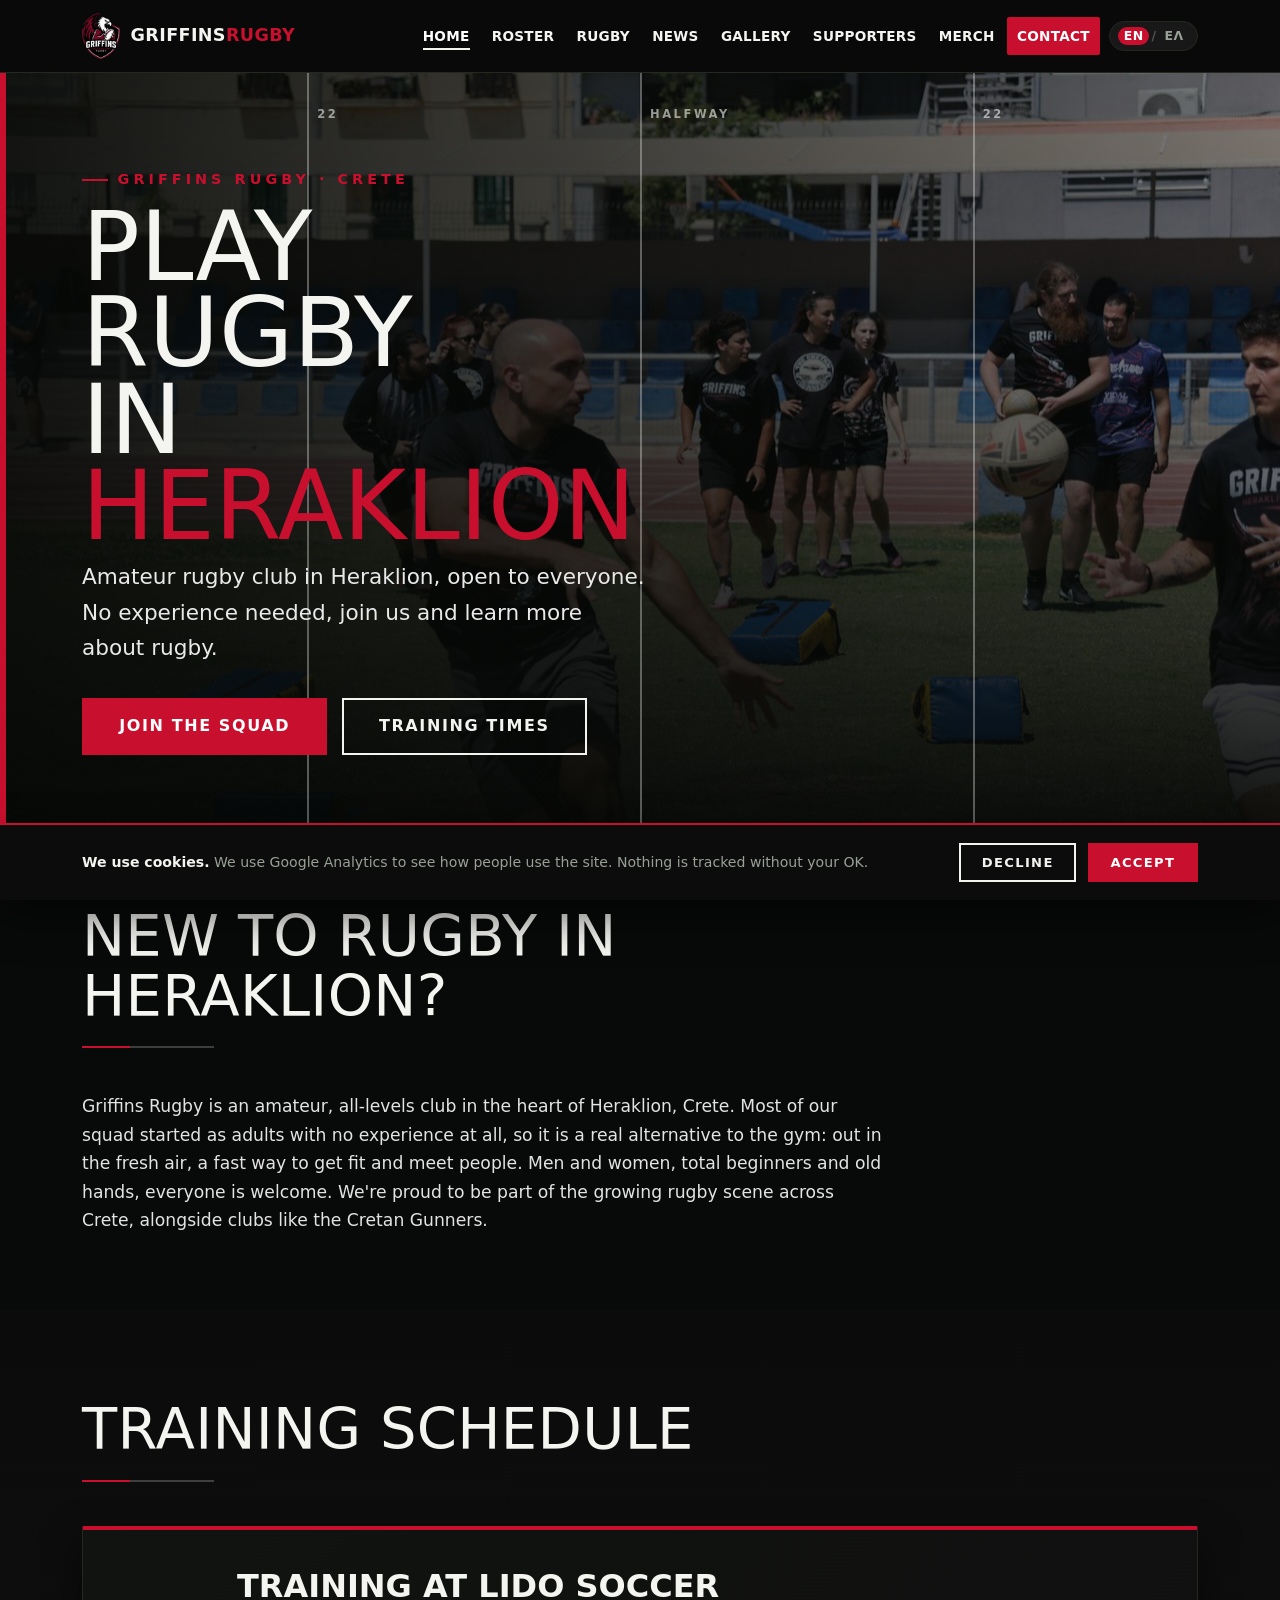
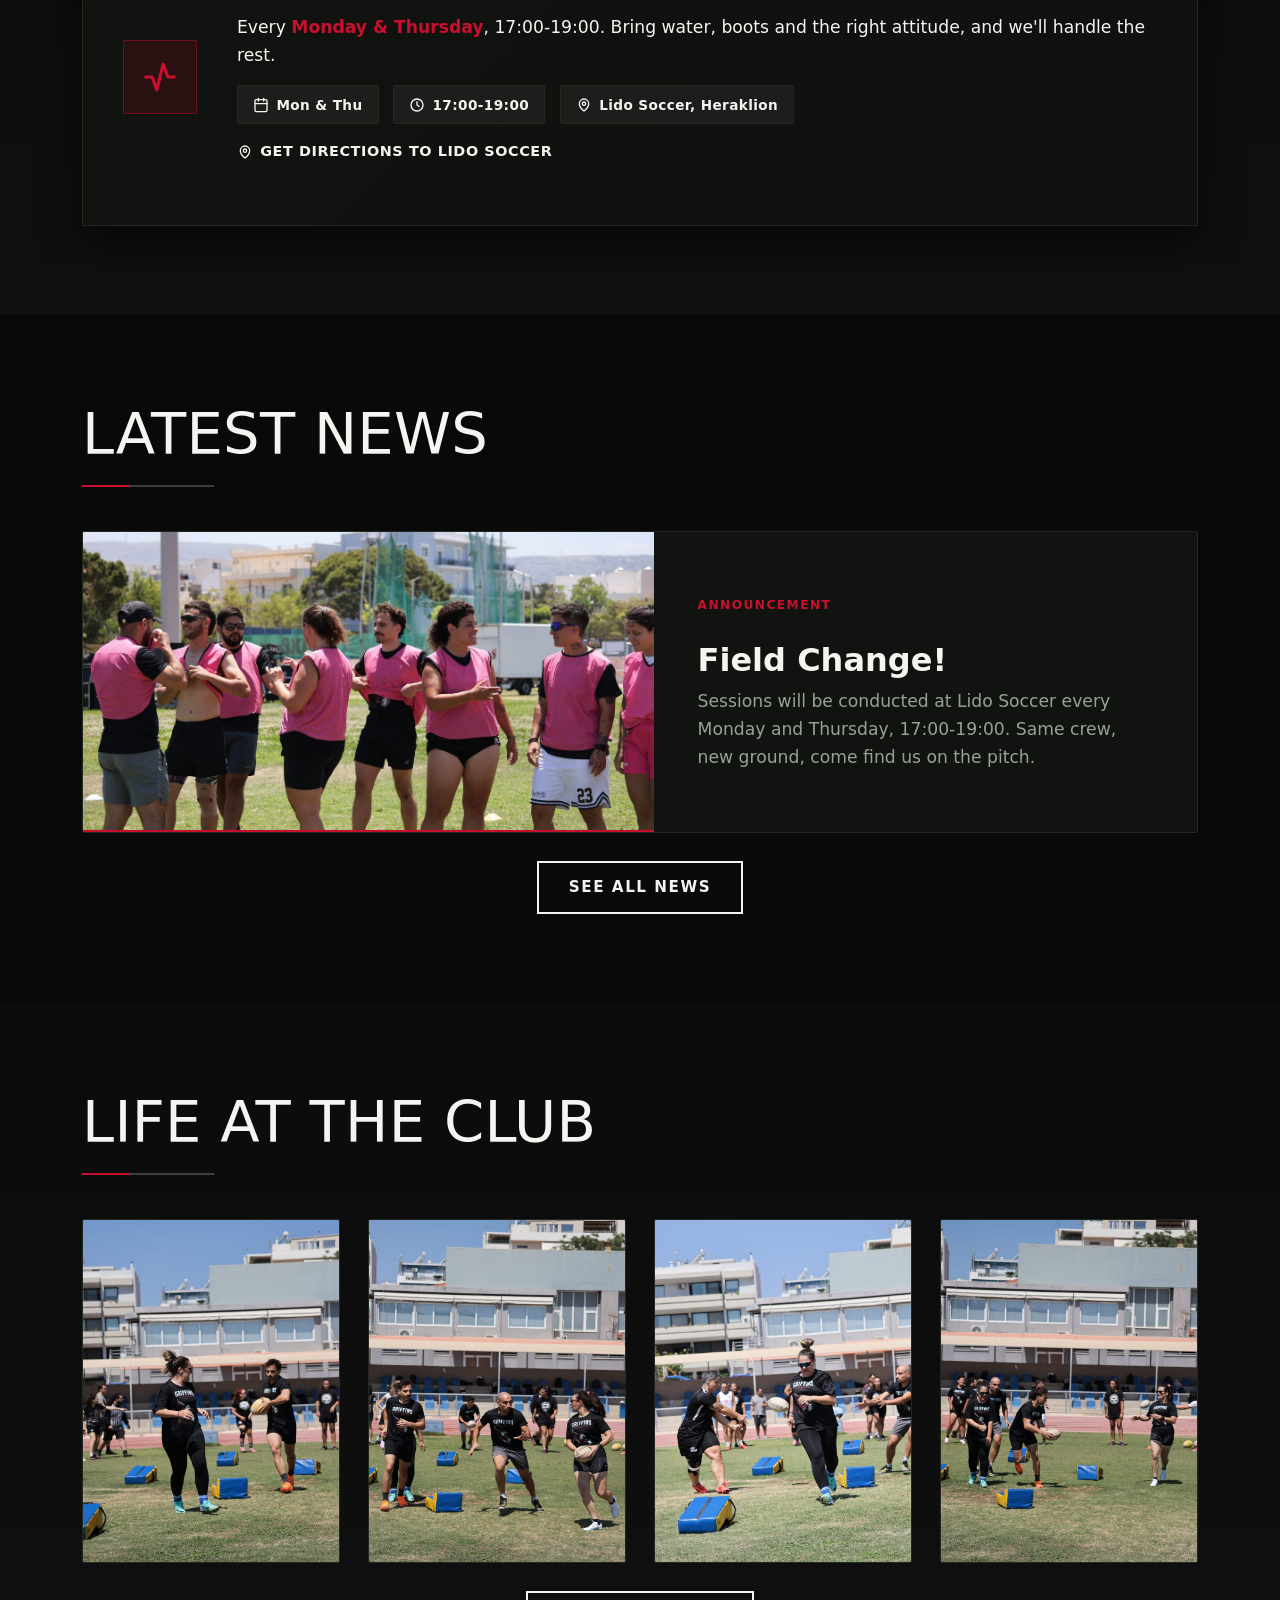
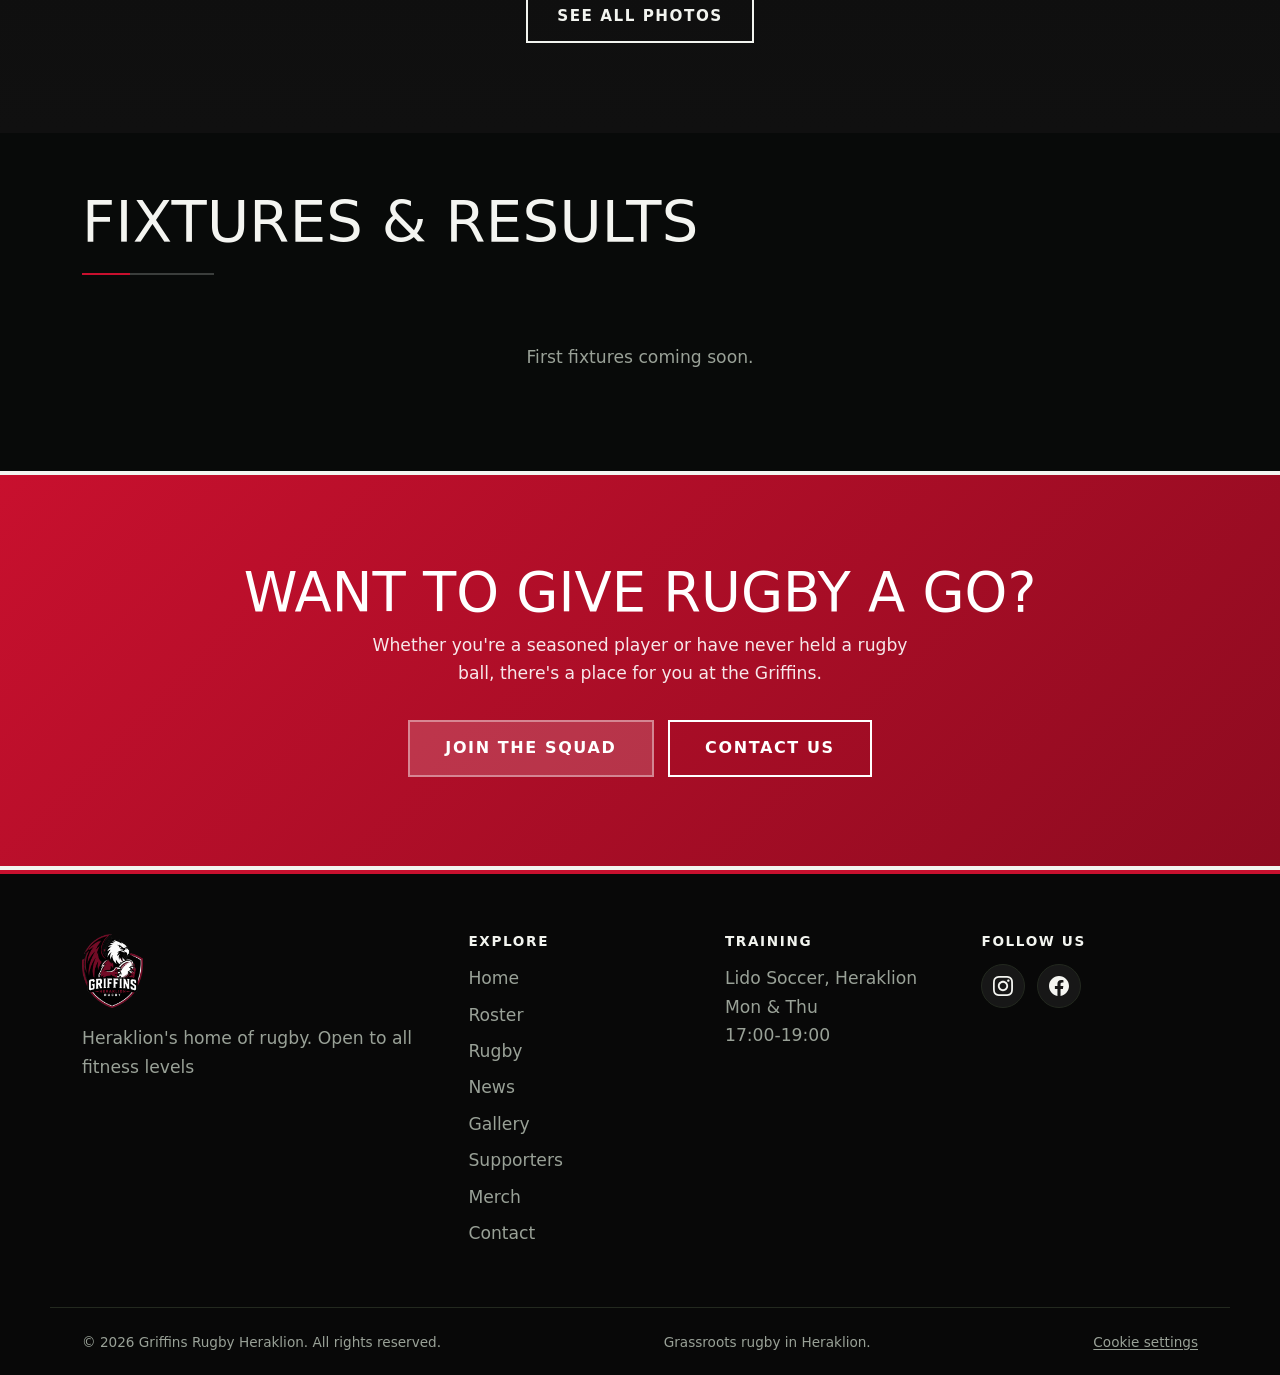
==== commit 0aaa1f6d: "Add Merch page, supporter photo/link fields, and GA4 analytics New /merch page (catalog only, no che" ====
--- a/index.html
+++ b/index.html
@@ -2,7 +2,7 @@
 <html lang="en" data-lang="en">
 <head>
   <meta charset="UTF-8">
-  <meta http-equiv="Content-Security-Policy" content="default-src 'self'; base-uri 'self'; object-src 'none'; img-src 'self' data:; font-src 'self' https://fonts.gstatic.com; style-src 'self' 'unsafe-inline' https://fonts.googleapis.com; script-src 'self' 'sha256-ucwOXZMJJC+blvWwjKxGPltHiUb5GKq7xsNi0KFqbQ4=' 'sha256-P0dMqJJkQjWywfI69qr9PB+QqtKpPIZlC3PXYBP0T94='; frame-src https://docs.google.com; connect-src 'self'; form-action 'self'; upgrade-insecure-requests">
+  <meta http-equiv="Content-Security-Policy" content="default-src 'self'; base-uri 'self'; object-src 'none'; img-src 'self' data:; font-src 'self' https://fonts.gstatic.com; style-src 'self' 'unsafe-inline' https://fonts.googleapis.com; script-src 'self' 'sha256-ucwOXZMJJC+blvWwjKxGPltHiUb5GKq7xsNi0KFqbQ4=' 'sha256-P0dMqJJkQjWywfI69qr9PB+QqtKpPIZlC3PXYBP0T94=' https://www.googletagmanager.com; frame-src https://docs.google.com; connect-src 'self' https://www.google-analytics.com https://*.google-analytics.com https://*.analytics.google.com https://www.googletagmanager.com; form-action 'self'; upgrade-insecure-requests">
   <meta name="viewport" content="width=device-width, initial-scale=1.0">
   <meta name="theme-color" content="#080A09">
   <!-- Set the saved/preferred language before render to avoid a flash -->
@@ -32,7 +32,7 @@
   <link rel="preconnect" href="https://fonts.googleapis.com">
   <link rel="preconnect" href="https://fonts.gstatic.com" crossorigin>
   <link href="https://fonts.googleapis.com/css2?family=Anton&family=Saira+Condensed:wght@500;600;700&family=IBM+Plex+Sans:wght@400;500;600;700&family=Roboto+Condensed:wght@400;700;900&display=swap" rel="stylesheet">
-  <link rel="stylesheet" href="style.css?v=20260712a">
+  <link rel="stylesheet" href="style.css?v=20260721a">
 
   <!-- Bilingual locale hints + preload the hero image (LCP) -->
   <meta property="og:locale" content="el_GR">
@@ -86,6 +86,7 @@
             <li><a href="/news"><span data-lang-en>News</span><span data-lang-el>Νέα</span></a></li>
             <li><a href="/gallery"><span data-lang-en>Gallery</span><span data-lang-el>Φωτογραφίες</span></a></li>
             <li><a href="/supporters"><span data-lang-en>Supporters</span><span data-lang-el>Υποστηρικτές</span></a></li>
+            <li><a href="/merch"><span data-lang-en>Merch</span><span data-lang-el>Merchandise</span></a></li>
             <li><a href="/contact" class="nav-cta"><span data-lang-en>Contact</span><span data-lang-el>Επικοινωνία</span></a></li>
           </ul>
         </nav>
@@ -225,7 +226,7 @@
     <section class="section cta-band">
       <div class="container">
         <h2><span data-lang-en>Want to give rugby a go?</span><span data-lang-el>Θες να δοκιμάσεις ράγκμπι;</span></h2>
-        <p><span data-lang-en>Whether you're a seasoned player or have never held a rugby ball, there's a place for you at the Griffins.</span><span data-lang-el>Είτε είσαι έμπειρος παίκτης είτε δεν έχεις κρατήσει ποτέ μπάλα του ράγκμπι, υπάρχει θέση για σένα στους Griffins.</span></p>
+        <p><span data-lang-en>Whether you're a seasoned player or have never held a rugby ball, there's a place for you at the Griffins.</span><span data-lang-el>Είτε παίζεις χρόνια είτε δεν έχεις ξαναπαίξει ποτέ, υπάρχει θέση για σένα στους Griffins.</span></p>
         <div class="cta-actions">
           <a class="btn btn-ghost btn-lg" href="https://docs.google.com/forms/d/e/1FAIpQLScpyUcZMkD7INLIcd80IRTE0Co-L3POAtTiTUV5bxaY_0U0DQ/viewform?usp=send_form" target="_blank" rel="noopener noreferrer"><span data-lang-en>Join the squad</span><span data-lang-el>Έλα στην ομάδα</span></a>
           <a class="btn btn-outline btn-lg" href="/contact"><span data-lang-en>Contact us</span><span data-lang-el>Επικοινώνησε μαζί μας</span></a>
@@ -238,12 +239,13 @@
   <!-- Footer is injected from partials.js (single source). -->
   <div id="site-footer-mount"></div>
 
-  <script src="partials.js?v=20260712a" defer></script>
+  <script src="partials.js?v=20260721a" defer></script>
   <script src="render-news.js" defer></script>
   <script src="render-gallery.js" defer></script>
   <script src="render-fixtures.js" defer></script>
   <script src="enhance.js" defer></script>
   <script src="render-settings.js" defer></script>
+  <script src="analytics.js" defer></script>
   <script src="lang.js" defer></script>
 </body>
 </html>
--- a/style.css
+++ b/style.css
@@ -648,8 +648,70 @@
 }
 .supporter-card p { color: #d6d6d6; margin: 0; font-style: italic; }
 
+/* Optional supporter photo/logo, replaces the heart icon when set */
+.supporter-photo {
+  width: 66px; height: 66px;
+  margin: 0 auto 1.1rem;
+  border-radius: 50%;
+  background-color: #161616;
+  background-size: cover;
+  background-position: center;
+  border: 1px solid var(--border);
+}
+.supporter-name { display: inline-block; }
+a.supporter-name { color: var(--text); border-bottom: 1px solid transparent; }
+a.supporter-name:hover { color: var(--accent); border-bottom-color: var(--accent); }
+
 /* heart icon inside buttons */
 .btn svg { flex: 0 0 auto; }
+
+/* ---------- Merch ---------- */
+.merch-grid {
+  display: grid;
+  grid-template-columns: repeat(auto-fill, minmax(260px, 1fr));
+  gap: var(--gap);
+}
+.merch-card {
+  display: flex;
+  flex-direction: column;
+  background: var(--bg-elev);
+  border: 1px solid var(--border);
+  border-radius: var(--radius);
+  overflow: hidden;
+  transition: transform .25s var(--ease), border-color .25s var(--ease), box-shadow .25s var(--ease);
+}
+.merch-card:hover {
+  transform: translateY(-6px);
+  border-color: var(--primary);
+  box-shadow: var(--shadow);
+}
+.merch-photo {
+  position: relative;
+  aspect-ratio: 4 / 5;
+  background-color: #161616;
+  background-size: cover;
+  background-position: center;
+  border-bottom: 2px solid var(--primary);
+}
+/* Crest placeholder for products without a photo yet, same idiom as player-photo--logo */
+.merch-photo--logo {
+  background-image: url('images/logo.png'), linear-gradient(160deg, #1f1f1f, #111);
+  background-size: 42%, cover;
+  background-position: center, center;
+  background-repeat: no-repeat, no-repeat;
+}
+.merch-price {
+  position: absolute;
+  top: .75rem; right: .75rem;
+  font-family: var(--ff-head); font-weight: 800; font-size: .95rem;
+  color: #fff; background: var(--primary);
+  padding: .3rem .65rem;
+  border-radius: var(--radius);
+}
+.merch-body { padding: 1.2rem 1.3rem 1.5rem; }
+.merch-body h3 { font-size: 1.2rem; font-weight: 800; text-transform: uppercase; }
+.merch-body p { color: var(--muted); margin: 0; }
+.merch-empty-note { text-align: center; color: var(--muted); }
 
 /* ---------- Article (history) ---------- */
 .article { max-width: 74ch; margin-inline: 0; }
@@ -1206,3 +1268,40 @@
 @media (prefers-reduced-motion: reduce) {
   .reveal { opacity: 1 !important; transform: none !important; }
 }
+
+/* ---------- Cookie consent banner (added by analytics.js, only when a GA id is set) ---------- */
+.cookie-consent {
+  position: fixed;
+  left: 0; right: 0; bottom: 0;
+  z-index: 55; /* above content, below the mobile nav-toggle (60) and lightbox (90+) */
+  display: none;
+  background: #0c0c0c;
+  border-top: 2px solid var(--primary);
+  box-shadow: var(--shadow);
+}
+.cookie-consent.is-visible { display: block; }
+.cookie-consent-inner {
+  max-width: var(--maxw);
+  margin-inline: auto;
+  padding: 1.1rem clamp(1.1rem, 4vw, 2rem);
+  display: flex;
+  flex-wrap: wrap;
+  align-items: center;
+  gap: 1rem 1.5rem;
+}
+.cookie-consent-text { flex: 1 1 320px; color: var(--muted); font-size: .88rem; margin: 0; }
+.cookie-consent-text strong { color: var(--text); }
+.cookie-consent-actions { display: flex; gap: .7rem; flex: 0 0 auto; }
+.cookie-consent .btn { padding: .7rem 1.3rem; font-size: .82rem; }
+
+.cookie-settings-link {
+  background: none; border: 0; padding: 0;
+  font: inherit; color: var(--muted); cursor: pointer;
+  text-decoration: underline; text-underline-offset: 2px;
+}
+.cookie-settings-link:hover { color: #fff; }
+
+@media (max-width: 560px) {
+  .cookie-consent-actions { width: 100%; }
+  .cookie-consent .btn { flex: 1 1 0; justify-content: center; }
+}
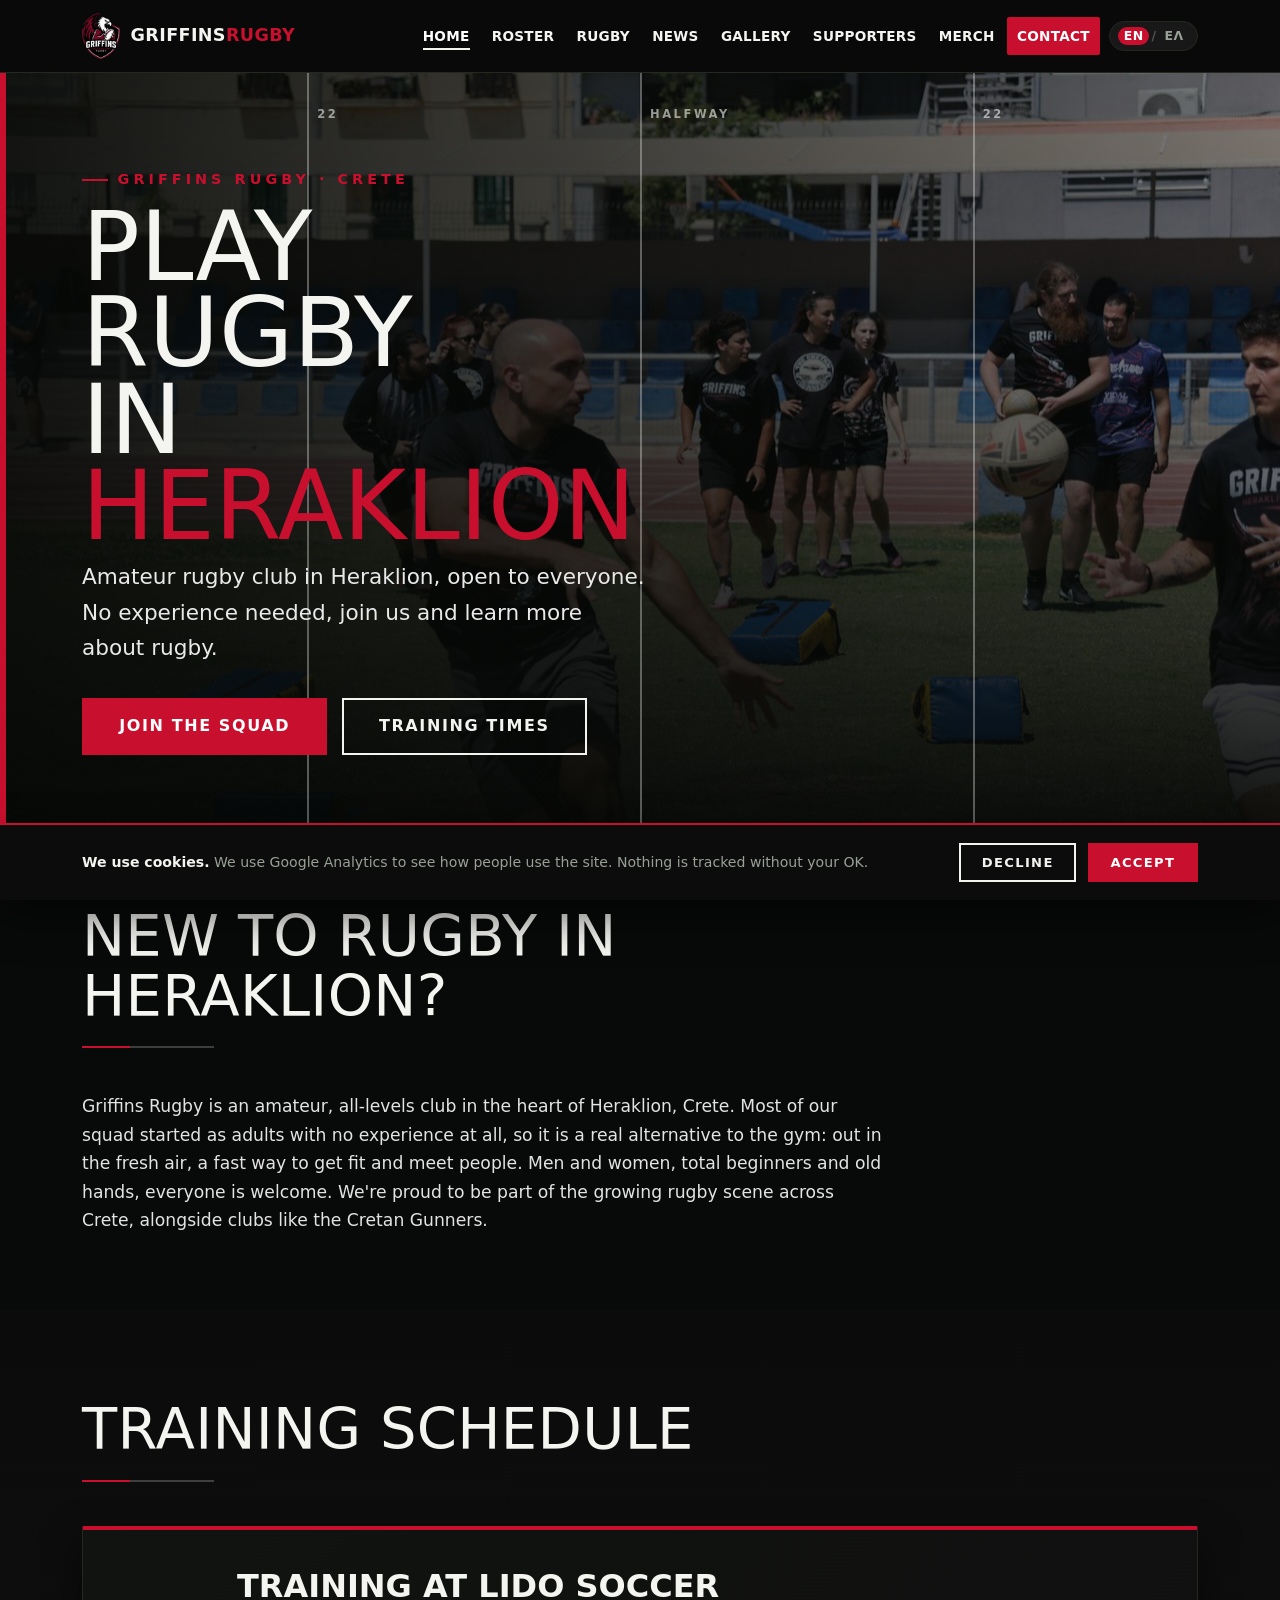
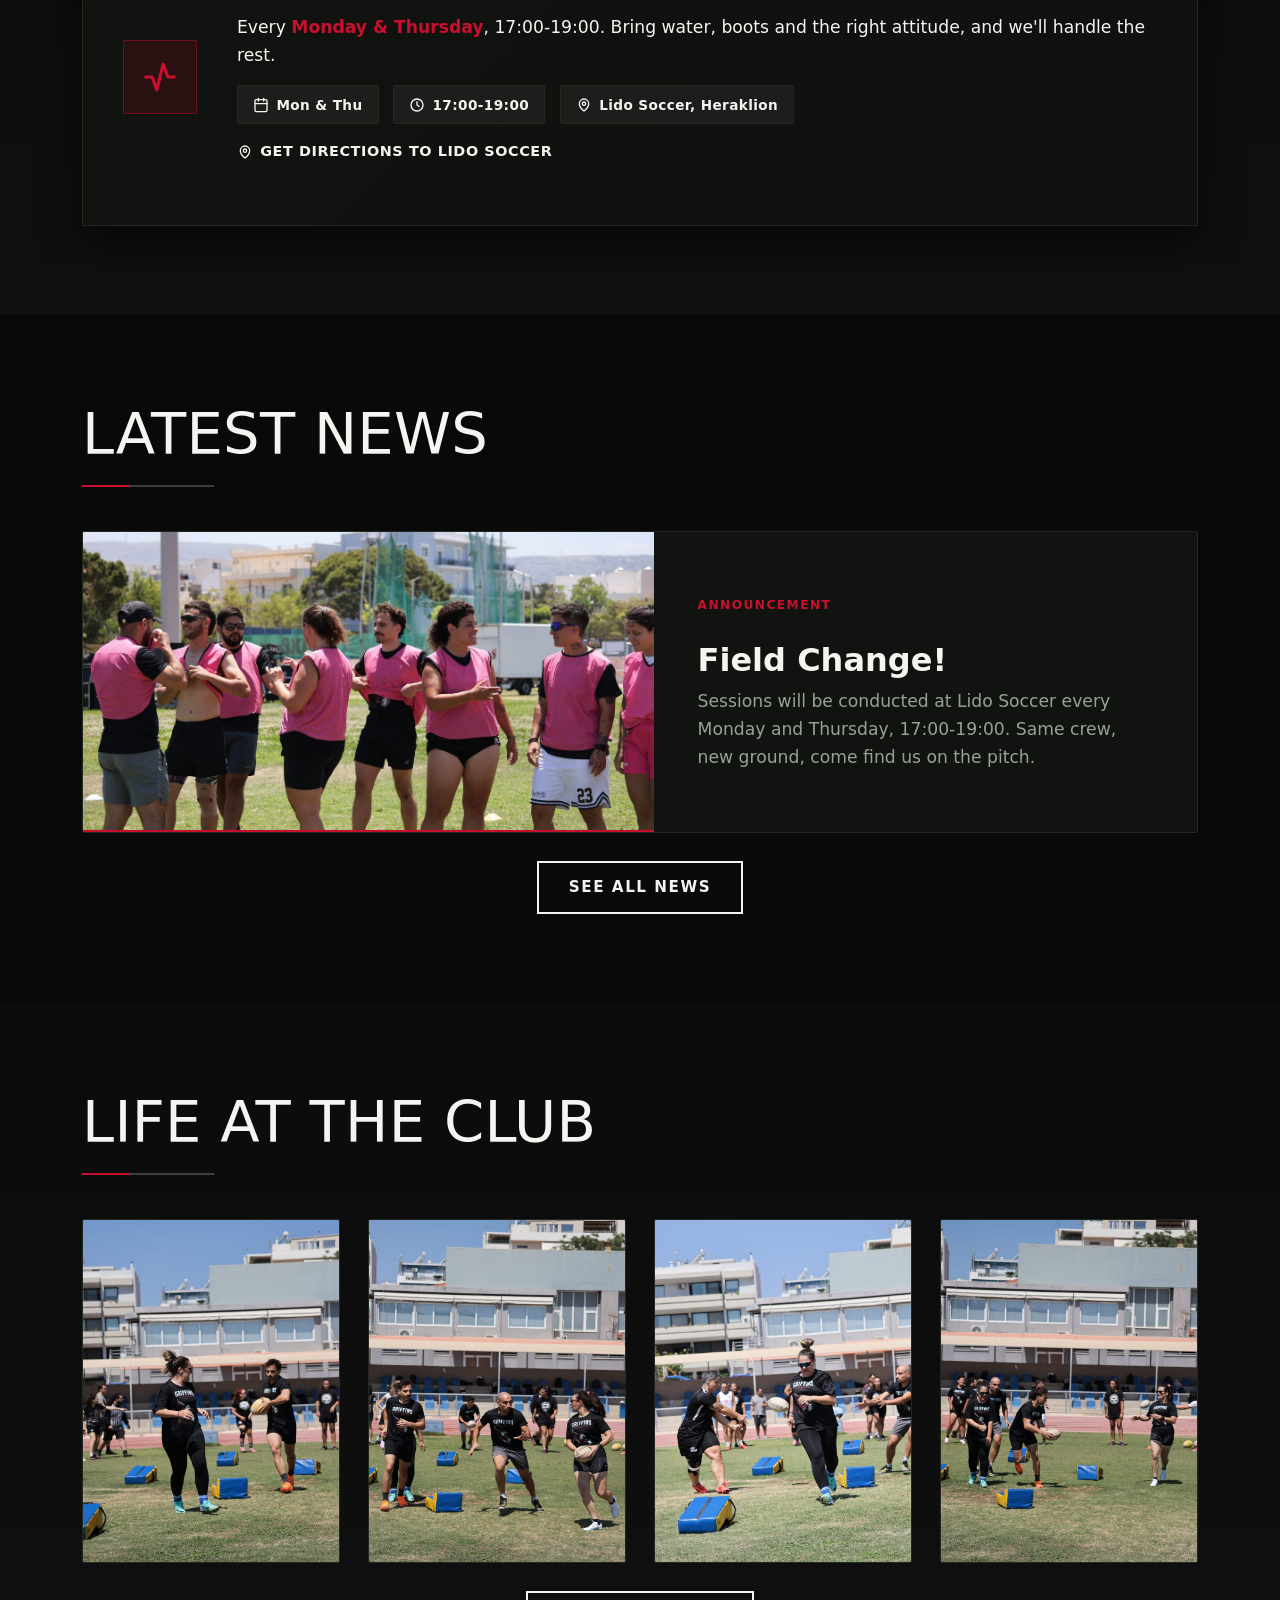
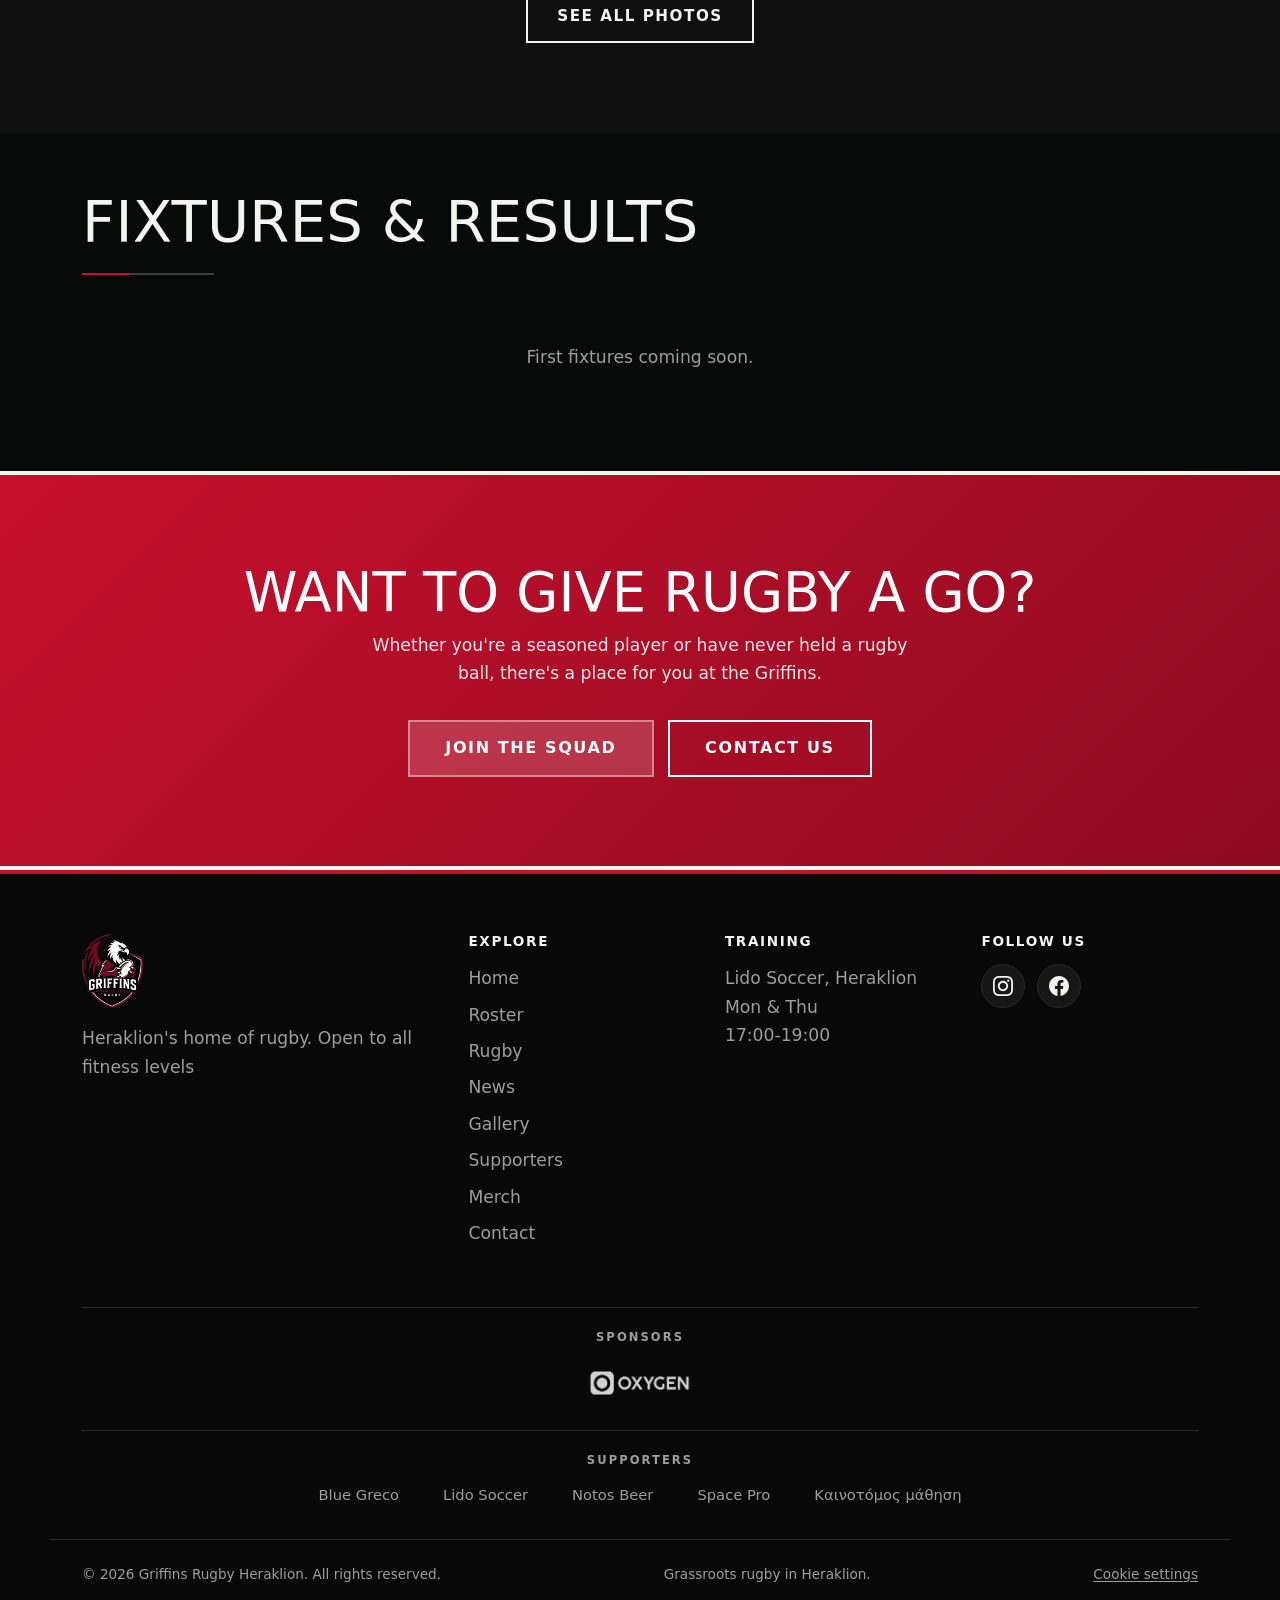
==== commit 1d355092: "Add sponsor and supporter credits strip to the footer Every page now carries a credits strip above t" ====
--- a/index.html
+++ b/index.html
@@ -32,7 +32,7 @@
   <link rel="preconnect" href="https://fonts.googleapis.com">
   <link rel="preconnect" href="https://fonts.gstatic.com" crossorigin>
   <link href="https://fonts.googleapis.com/css2?family=Anton&family=Saira+Condensed:wght@500;600;700&family=IBM+Plex+Sans:wght@400;500;600;700&family=Roboto+Condensed:wght@400;700;900&display=swap" rel="stylesheet">
-  <link rel="stylesheet" href="style.css?v=20260721a">
+  <link rel="stylesheet" href="style.css?v=20260829b">
 
   <!-- Bilingual locale hints + preload the hero image (LCP) -->
   <meta property="og:locale" content="el_GR">
@@ -239,7 +239,7 @@
   <!-- Footer is injected from partials.js (single source). -->
   <div id="site-footer-mount"></div>
 
-  <script src="partials.js?v=20260721a" defer></script>
+  <script src="partials.js?v=20260829a" defer></script>
   <script src="render-news.js" defer></script>
   <script src="render-gallery.js" defer></script>
   <script src="render-fixtures.js" defer></script>
--- a/style.css
+++ b/style.css
@@ -615,6 +615,64 @@
 .player-card--join:hover .player-photo--join { background-image: linear-gradient(160deg, rgba(200,16,46,.55), #141414); }
 .player-card--join .player-info { border-top-color: var(--accent); }
 
+/* ---------- Sponsors ---------- */
+/* Wide rows: logo left, detail right. Deliberately outweighs the supporter
+   cards below, and still reads as substantial with only one sponsor. */
+.sponsor-list {
+  display: grid;
+  gap: var(--gap);
+  max-width: 900px;
+  margin-inline: auto;
+}
+.sponsor-row {
+  display: grid;
+  grid-template-columns: minmax(160px, 240px) 1fr;
+  align-items: center;
+  gap: clamp(1.5rem, 4vw, 3rem);
+  background: var(--bg-elev);
+  border: 1px solid var(--border);
+  border-left: 4px solid var(--primary);
+  border-radius: var(--radius);
+  padding: clamp(1.75rem, 4vw, 2.5rem);
+}
+/* Logos keep their own aspect ratio, never cropped into a circle like the
+   supporter photos. Sponsors supply a white-on-transparent version. */
+.sponsor-logo { display: grid; place-items: center; }
+.sponsor-logo img {
+  width: 100%;
+  max-height: 88px;
+  object-fit: contain;
+  object-position: center;
+}
+.sponsor-tier {
+  font-family: var(--ff-head); font-weight: 800; text-transform: uppercase;
+  letter-spacing: .12em; font-size: .76rem; color: var(--accent);
+  margin: 0 0 .35rem;
+}
+.sponsor-name {
+  font-family: var(--ff-display); font-weight: 400;
+  text-transform: uppercase;
+  font-size: clamp(1.7rem, 3.6vw, 2.4rem);
+  letter-spacing: .005em;
+  margin: 0;
+}
+/* Logo is optional in the CMS. With no logo the body is the only child, so let
+   it span both tracks instead of being squeezed into the narrow logo column. */
+.sponsor-row > .sponsor-body:only-child { grid-column: 1 / -1; }
+.sponsor-blurb { color: #d6d6d6; margin: .7rem 0 0; }
+.sponsor-link { margin-top: 1.4rem; }
+
+@media (max-width: 700px) {
+  .sponsor-row {
+    grid-template-columns: 1fr;
+    justify-items: center;
+    text-align: center;
+    border-left-width: 1px;
+    border-top: 4px solid var(--primary);
+  }
+  .sponsor-logo img { max-height: 64px; }
+}
+
 /* ---------- Supporters ---------- */
 .supporter-grid {
   display: grid;
@@ -633,13 +691,13 @@
 }
 .supporter-icon {
   display: grid; place-items: center;
-  width: 66px; height: 66px;
+  width: 108px; height: 108px;
   margin: 0 auto 1.1rem;
   border-radius: 50%;
   background: rgba(200,16,46,.14);
   color: var(--primary);
 }
-.supporter-icon svg { width: 32px; height: 32px; }
+.supporter-icon svg { width: 48px; height: 48px; }
 .supporter-card h3 { font-size: 1.4rem; text-transform: uppercase; margin-bottom: .15rem; }
 .supporter-role {
   font-family: var(--ff-head); font-weight: 800; text-transform: uppercase;
@@ -650,7 +708,7 @@
 
 /* Optional supporter photo/logo, replaces the heart icon when set */
 .supporter-photo {
-  width: 66px; height: 66px;
+  width: 108px; height: 108px;
   margin: 0 auto 1.1rem;
   border-radius: 50%;
   background-color: #161616;
@@ -900,6 +958,37 @@
 }
 .footer-social a:hover { transform: translateY(-3px); background: var(--primary); color: #fff; border-color: var(--primary); }
 .footer-social svg { width: 20px; height: 20px; }
+
+/* Footer credits: sponsor logos then supporter names, above the legal bar.
+   Injected by partials.js, so it stays hidden until the data actually lands. */
+.footer-credits { padding-bottom: .5rem; }
+.footer-credits[hidden] { display: none; }
+.footer-credits-row {
+  padding-block: 1.5rem;
+  border-top: 1px solid var(--border);
+  text-align: center;
+}
+.footer-credits-label {
+  font-family: var(--ff-head); font-weight: 800; text-transform: uppercase;
+  letter-spacing: .18em; font-size: .72rem; color: var(--muted);
+  margin: 0 0 1rem;
+}
+.footer-credits-list {
+  display: flex; flex-wrap: wrap;
+  justify-content: center; align-items: center;
+  gap: 1rem clamp(1.5rem, 4vw, 2.75rem);
+}
+.footer-credit {
+  color: var(--muted);
+  font-size: .92rem;
+  transition: color .2s var(--ease), opacity .2s var(--ease);
+}
+a.footer-credit:hover { color: #fff; }
+/* Sponsor logos: chalk-white transparent PNGs, held back a touch so they sit
+   with the footer rather than shouting over it, full strength on hover. */
+.footer-credit--logo { display: inline-flex; opacity: .82; }
+.footer-credit--logo img { max-height: 46px; width: auto; }
+a.footer-credit--logo:hover { opacity: 1; }
 
 .footer-bottom {
   display: flex; flex-wrap: wrap; gap: .5rem 1.5rem;
@@ -1009,7 +1098,8 @@
 html[data-lang="el"] .page-header h1,
 html[data-lang="el"] .cta-band h2,
 html[data-lang="el"] .fixture-score,
-html[data-lang="el"] .player-number { font-weight: 900; }
+html[data-lang="el"] .player-number,
+html[data-lang="el"] .sponsor-name { font-weight: 900; }
 
 /* ============================================================
    POLISH: small UX + aesthetic niceties (added later)
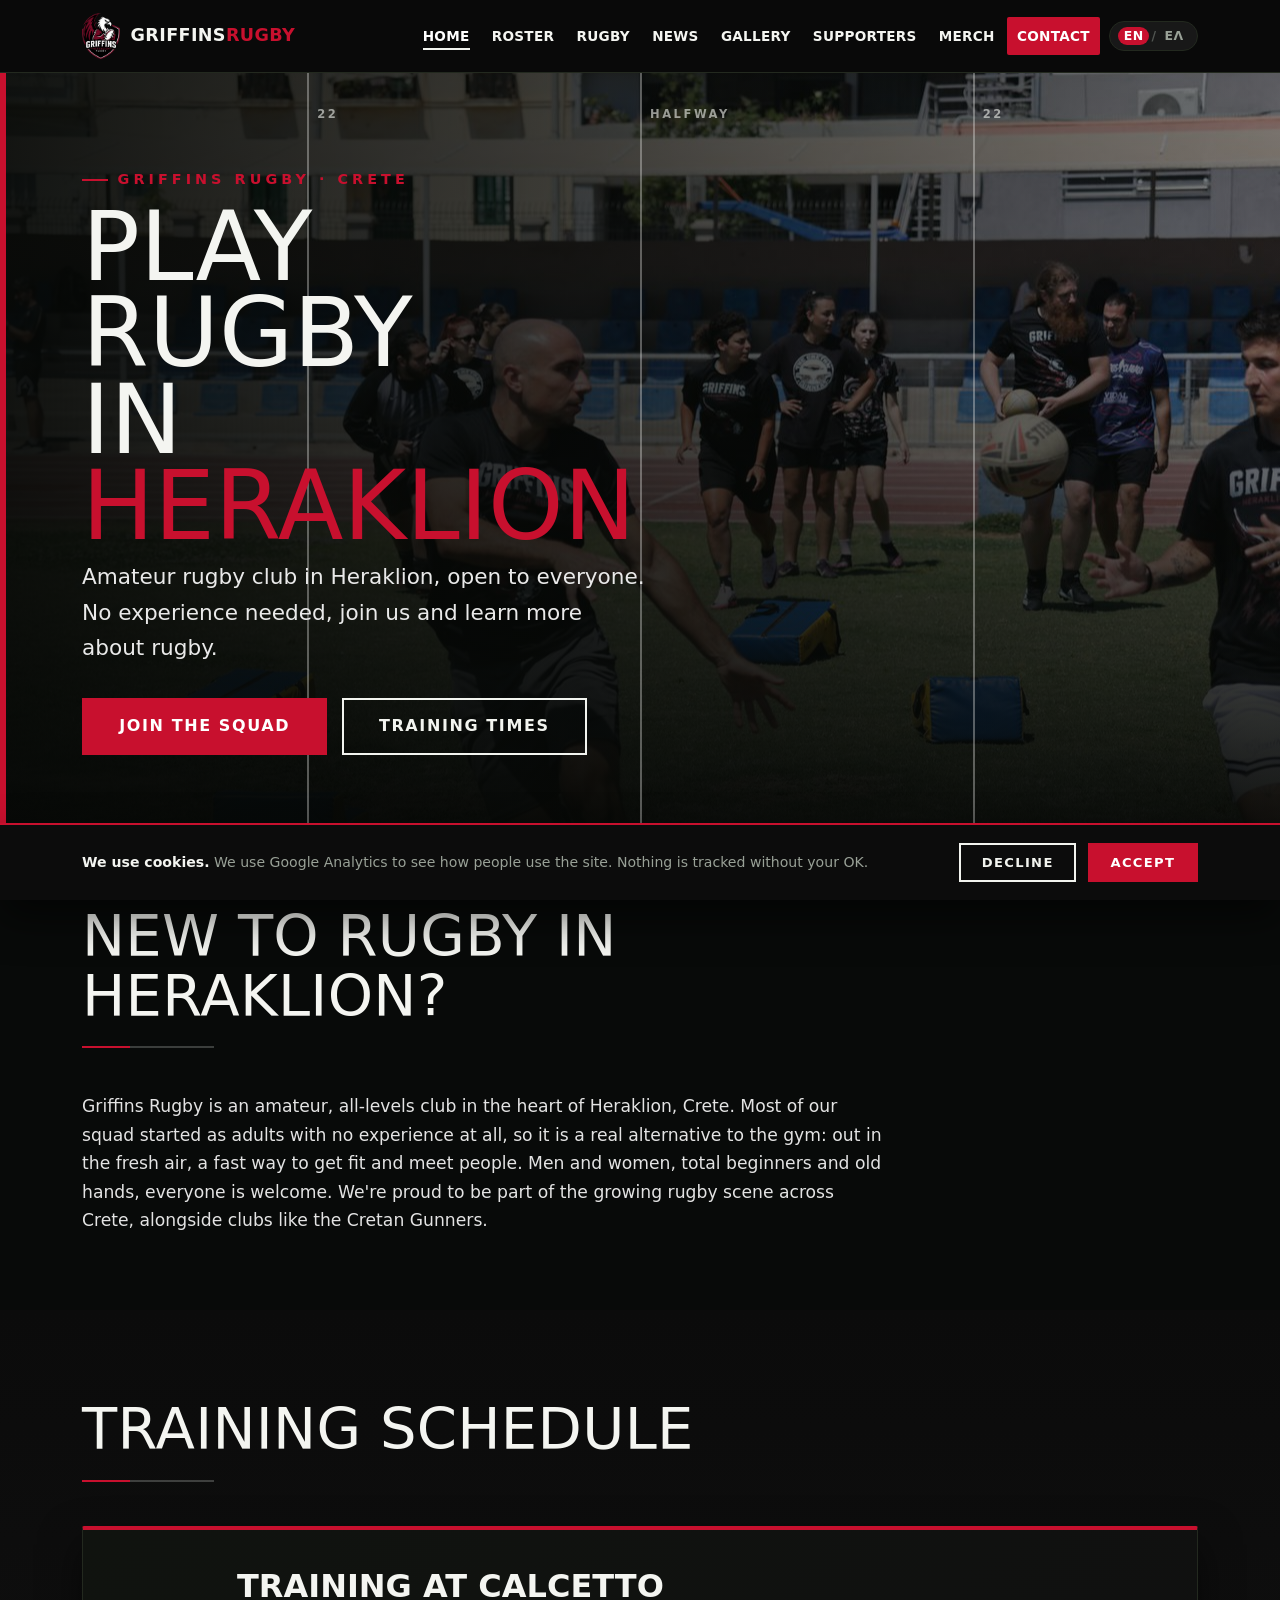
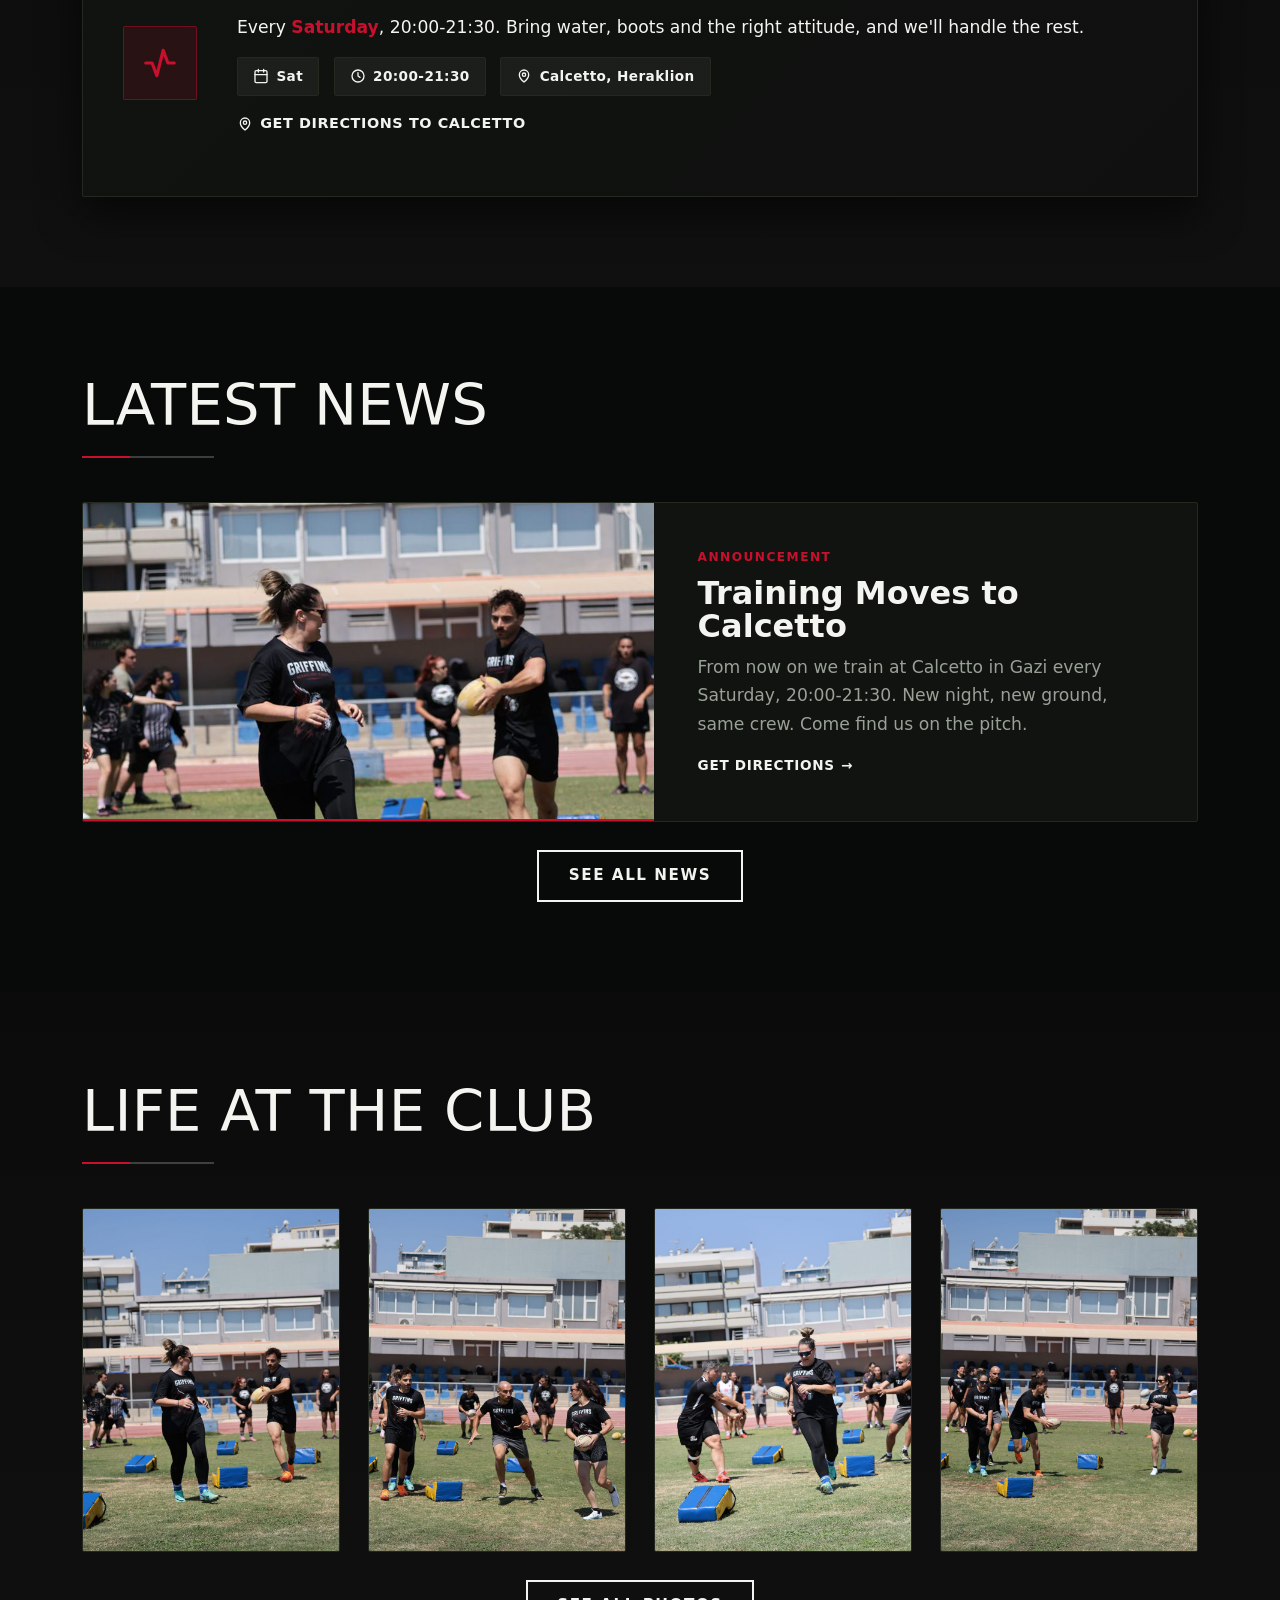
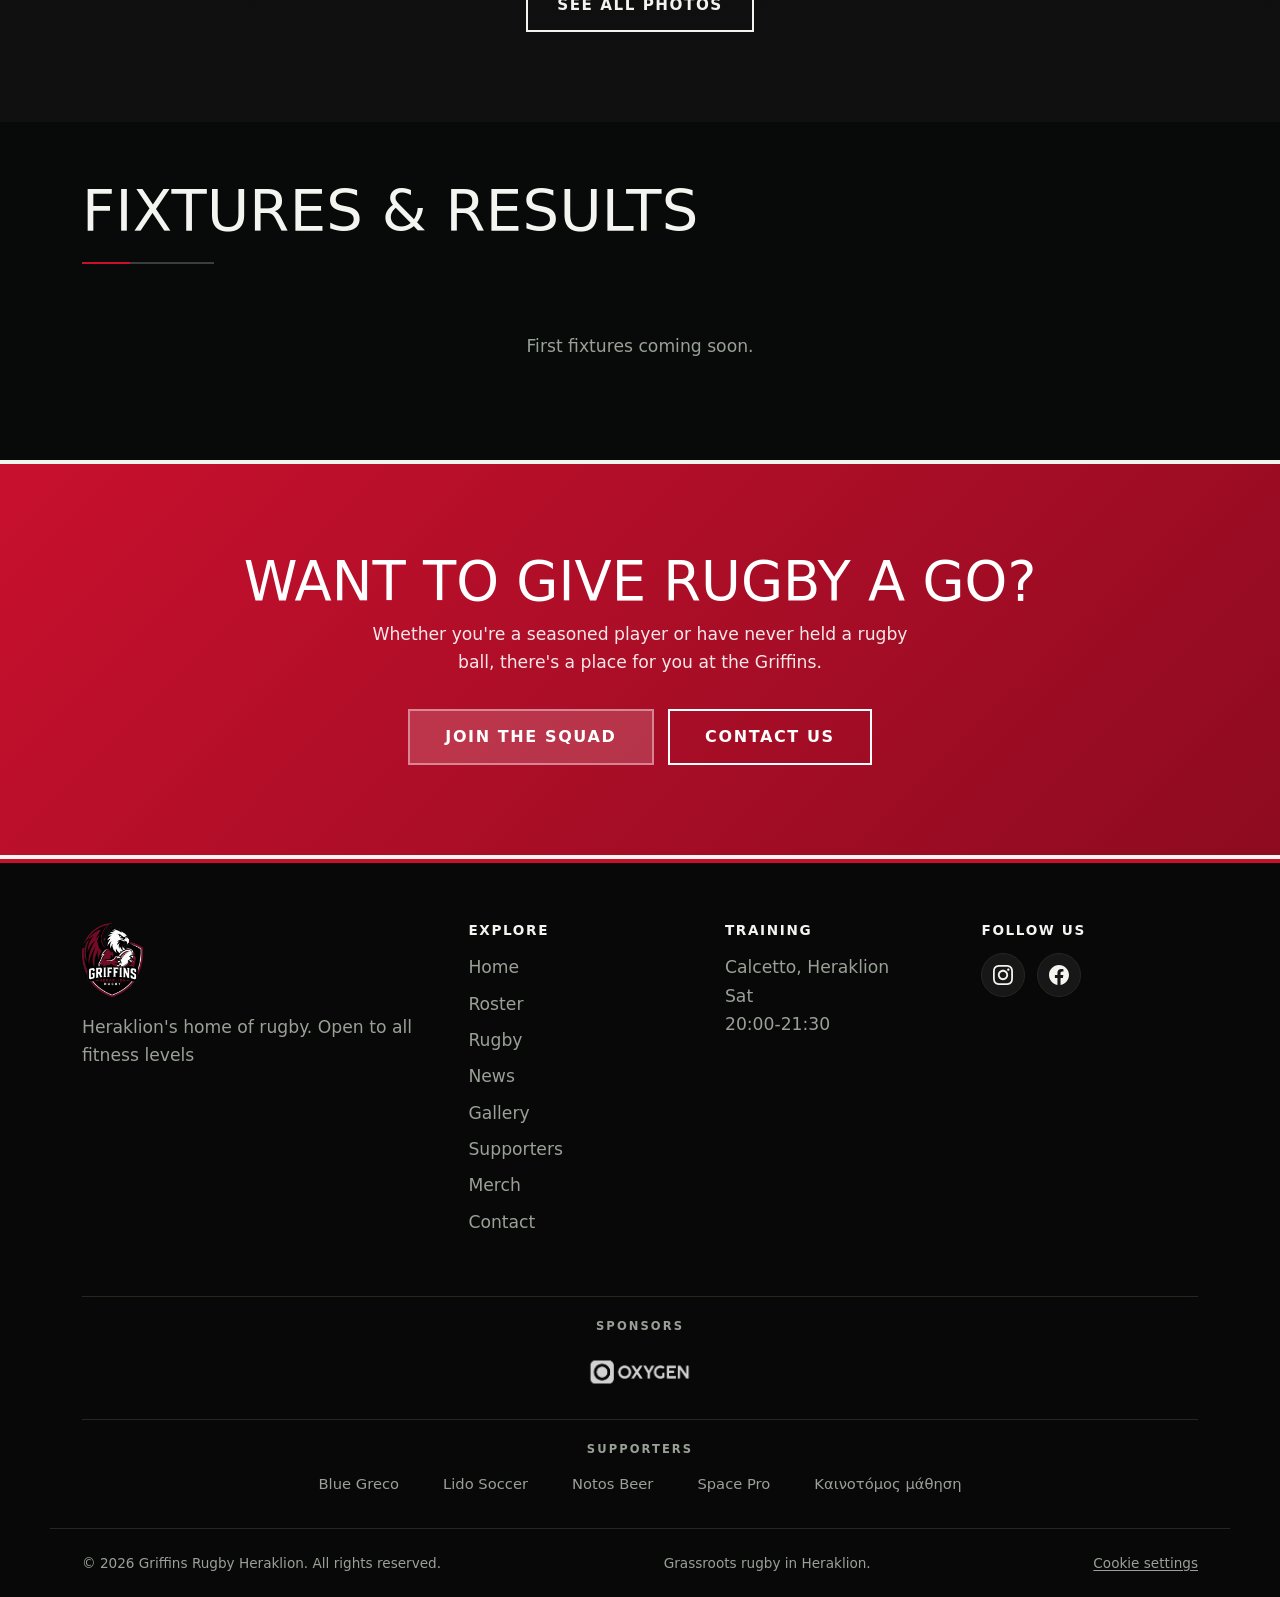
==== commit 4779b49f: "Move training to Calcetto, Saturdays 20:00-21:30; add Athena Maniadi Training moves from Lido Soccer" ====
--- a/index.html
+++ b/index.html
@@ -8,7 +8,7 @@
   <!-- Set the saved/preferred language before render to avoid a flash -->
   <script>(function(){try{var l=localStorage.getItem('griffins-lang');if(!l){l=(navigator.language||'en').toLowerCase().indexOf('el')===0?'el':'en';}document.documentElement.setAttribute('data-lang',l);document.documentElement.setAttribute('lang',l);}catch(e){document.documentElement.setAttribute('data-lang','en');}})();</script>
   <title>Griffins Rugby Heraklion | Play Rugby in Crete, All Levels Welcome</title>
-  <meta name="description" content="Play rugby in Heraklion, Crete. Griffins Rugby is an amateur, all-levels club, no experience needed and adults welcome. Train at Lido Soccer, Mon & Thu. Ράγκμπι στο Ηράκλειο για αρχάριους, όλα τα επίπεδα ευπρόσδεκτα.">
+  <meta name="description" content="Play rugby in Heraklion, Crete. Griffins Rugby is an amateur, all-levels club, no experience needed and adults welcome. Train at Calcetto on Saturdays. Ράγκμπι στο Ηράκλειο για αρχάριους, όλα τα επίπεδα ευπρόσδεκτα.">
   <meta name="keywords" content="rugby Heraklion, rugby Crete, Griffins Rugby, play rugby Heraklion, beginner rugby, amateur rugby club, ράγκμπι Ηράκλειο, ράγκμπι Κρήτη">
   <link rel="canonical" href="https://griffinsrugby.gr/">
   <link rel="icon" type="image/png" href="images/favicon.png">
@@ -18,7 +18,7 @@
   <meta property="og:type" content="website">
   <meta property="og:site_name" content="Griffins Rugby Heraklion">
   <meta property="og:title" content="Griffins Rugby Heraklion">
-  <meta property="og:description" content="Heraklion's home of rugby. Training at Lido Soccer every Monday & Thursday, 17:00-19:00. Open to all fitness levels.">
+  <meta property="og:description" content="Heraklion's home of rugby. Training at Calcetto every Saturday, 20:00-21:30. Open to all fitness levels.">
   <meta property="og:url" content="https://griffinsrugby.gr/">
   <meta property="og:image" content="https://griffinsrugby.gr/images/og-image.jpg">
   <meta property="og:image:width" content="1200">
@@ -26,7 +26,7 @@
   <meta property="og:image:alt" content="Griffins Rugby players training in Heraklion">
   <meta name="twitter:card" content="summary_large_image">
   <meta name="twitter:title" content="Griffins Rugby Heraklion">
-  <meta name="twitter:description" content="Heraklion's home of rugby. Training every Monday & Thursday at Lido Soccer. Open to all fitness levels.">
+  <meta name="twitter:description" content="Heraklion's home of rugby. Training every Saturday at Calcetto. Open to all fitness levels.">
   <meta name="twitter:image" content="https://griffinsrugby.gr/images/og-image.jpg">
 
   <link rel="preconnect" href="https://fonts.googleapis.com">
@@ -50,7 +50,7 @@
     "url": "https://griffinsrugby.gr/",
     "logo": "https://griffinsrugby.gr/images/logo.png",
     "image": "https://griffinsrugby.gr/images/og-image.jpg",
-    "description": "Rugby club based in Heraklion, Crete, Greece. Training at Lido Soccer every Monday and Thursday, 17:00-19:00. Open to all levels.",
+    "description": "Rugby club based in Heraklion, Crete, Greece. Training at Calcetto every Saturday, 20:00-21:30. Open to all levels.",
     "address": {
       "@type": "PostalAddress",
       "addressLocality": "Heraklion",
@@ -149,29 +149,29 @@
             <svg viewBox="0 0 24 24" fill="none" stroke="currentColor" stroke-width="2" stroke-linecap="round" stroke-linejoin="round" aria-hidden="true"><path d="M3 12h4l3 8 4-16 3 8h4"/></svg>
           </div>
           <div>
-            <h3><span data-lang-en>Training at <span class="js-venue">Lido Soccer</span></span><span data-lang-el>Προπόνηση στο <span class="js-venue">Lido Soccer</span></span></h3>
+            <h3><span data-lang-en>Training at <span class="js-venue">Calcetto</span></span><span data-lang-el>Προπόνηση στο <span class="js-venue">Calcetto</span></span></h3>
             <p>
-              <span data-lang-en>Every <strong class="text-accent js-daysLong">Monday &amp; Thursday</strong>, <span class="js-time">17:00-19:00</span>. Bring water, boots and the right attitude, and we'll handle the rest.</span>
-              <span data-lang-el>Κάθε <strong class="text-accent js-daysLong">Δευτέρα &amp; Πέμπτη</strong>, <span class="js-time">17:00-19:00</span>. Φέρε νερό, παπούτσια και διάθεση, και τα υπόλοιπα τα αναλαμβάνουμε εμείς.</span>
+              <span data-lang-en>Every <strong class="text-accent js-daysLong">Saturday</strong>, <span class="js-time">20:00-21:30</span>. Bring water, boots and the right attitude, and we'll handle the rest.</span>
+              <span data-lang-el>Κάθε <strong class="text-accent js-daysLong">Σάββατο</strong>, <span class="js-time">20:00-21:30</span>. Φέρε νερό, παπούτσια και διάθεση, και τα υπόλοιπα τα αναλαμβάνουμε εμείς.</span>
             </p>
             <div class="training-meta">
               <span class="training-pill">
                 <svg viewBox="0 0 24 24" width="16" height="16" fill="none" stroke="currentColor" stroke-width="2" stroke-linecap="round" stroke-linejoin="round" aria-hidden="true"><rect x="3" y="4" width="18" height="18" rx="2"/><path d="M16 2v4M8 2v4M3 10h18"/></svg>
-                <strong><span data-lang-en class="js-daysShort">Mon &amp; Thu</span><span data-lang-el class="js-daysShort">Δευτ &amp; Πέμ</span></strong>
+                <strong><span data-lang-en class="js-daysShort">Sat</span><span data-lang-el class="js-daysShort">Σάβ</span></strong>
               </span>
               <span class="training-pill">
                 <svg viewBox="0 0 24 24" width="16" height="16" fill="none" stroke="currentColor" stroke-width="2" stroke-linecap="round" stroke-linejoin="round" aria-hidden="true"><circle cx="12" cy="12" r="9"/><path d="M12 7v5l3 2"/></svg>
-                <strong class="js-time">17:00-19:00</strong>
+                <strong class="js-time">20:00-21:30</strong>
               </span>
               <span class="training-pill">
                 <svg viewBox="0 0 24 24" width="16" height="16" fill="none" stroke="currentColor" stroke-width="2" stroke-linecap="round" stroke-linejoin="round" aria-hidden="true"><path d="M12 21s7-5.5 7-11a7 7 0 1 0-14 0c0 5.5 7 11 7 11Z"/><circle cx="12" cy="10" r="2.5"/></svg>
-                <span data-lang-en><span class="js-venue">Lido Soccer</span>, <span class="js-area">Heraklion</span></span><span data-lang-el><span class="js-venue">Lido Soccer</span>, <span class="js-area">Ηράκλειο</span></span>
+                <span data-lang-en><span class="js-venue">Calcetto</span>, <span class="js-area">Heraklion</span></span><span data-lang-el><span class="js-venue">Calcetto</span>, <span class="js-area">Ηράκλειο</span></span>
               </span>
             </div>
             <p class="training-directions">
-              <a class="map-link js-maps" href="https://maps.app.goo.gl/PoLZoSypu89XtTer9" target="_blank" rel="noopener noreferrer">
+              <a class="map-link js-maps" href="https://www.google.com/maps/search/?api=1&amp;query=Calcetto&amp;query_place_id=ChIJpUqHtFdXmhQR_CkUHiDH190" target="_blank" rel="noopener noreferrer">
                 <svg viewBox="0 0 24 24" width="16" height="16" fill="none" stroke="currentColor" stroke-width="2" stroke-linecap="round" stroke-linejoin="round" aria-hidden="true"><path d="M12 21s7-5.5 7-11a7 7 0 1 0-14 0c0 5.5 7 11 7 11Z"/><circle cx="12" cy="10" r="2.5"/></svg>
-                <span data-lang-en>Get directions to <span class="js-venue">Lido Soccer</span></span><span data-lang-el>Οδηγίες προς το <span class="js-venue">Lido Soccer</span></span>
+                <span data-lang-en>Get directions to <span class="js-venue">Calcetto</span></span><span data-lang-el>Οδηγίες προς το <span class="js-venue">Calcetto</span></span>
               </a>
             </p>
           </div>
@@ -239,7 +239,7 @@
   <!-- Footer is injected from partials.js (single source). -->
   <div id="site-footer-mount"></div>
 
-  <script src="partials.js?v=20260829a" defer></script>
+  <script src="partials.js?v=20261023a" defer></script>
   <script src="render-news.js" defer></script>
   <script src="render-gallery.js" defer></script>
   <script src="render-fixtures.js" defer></script>
